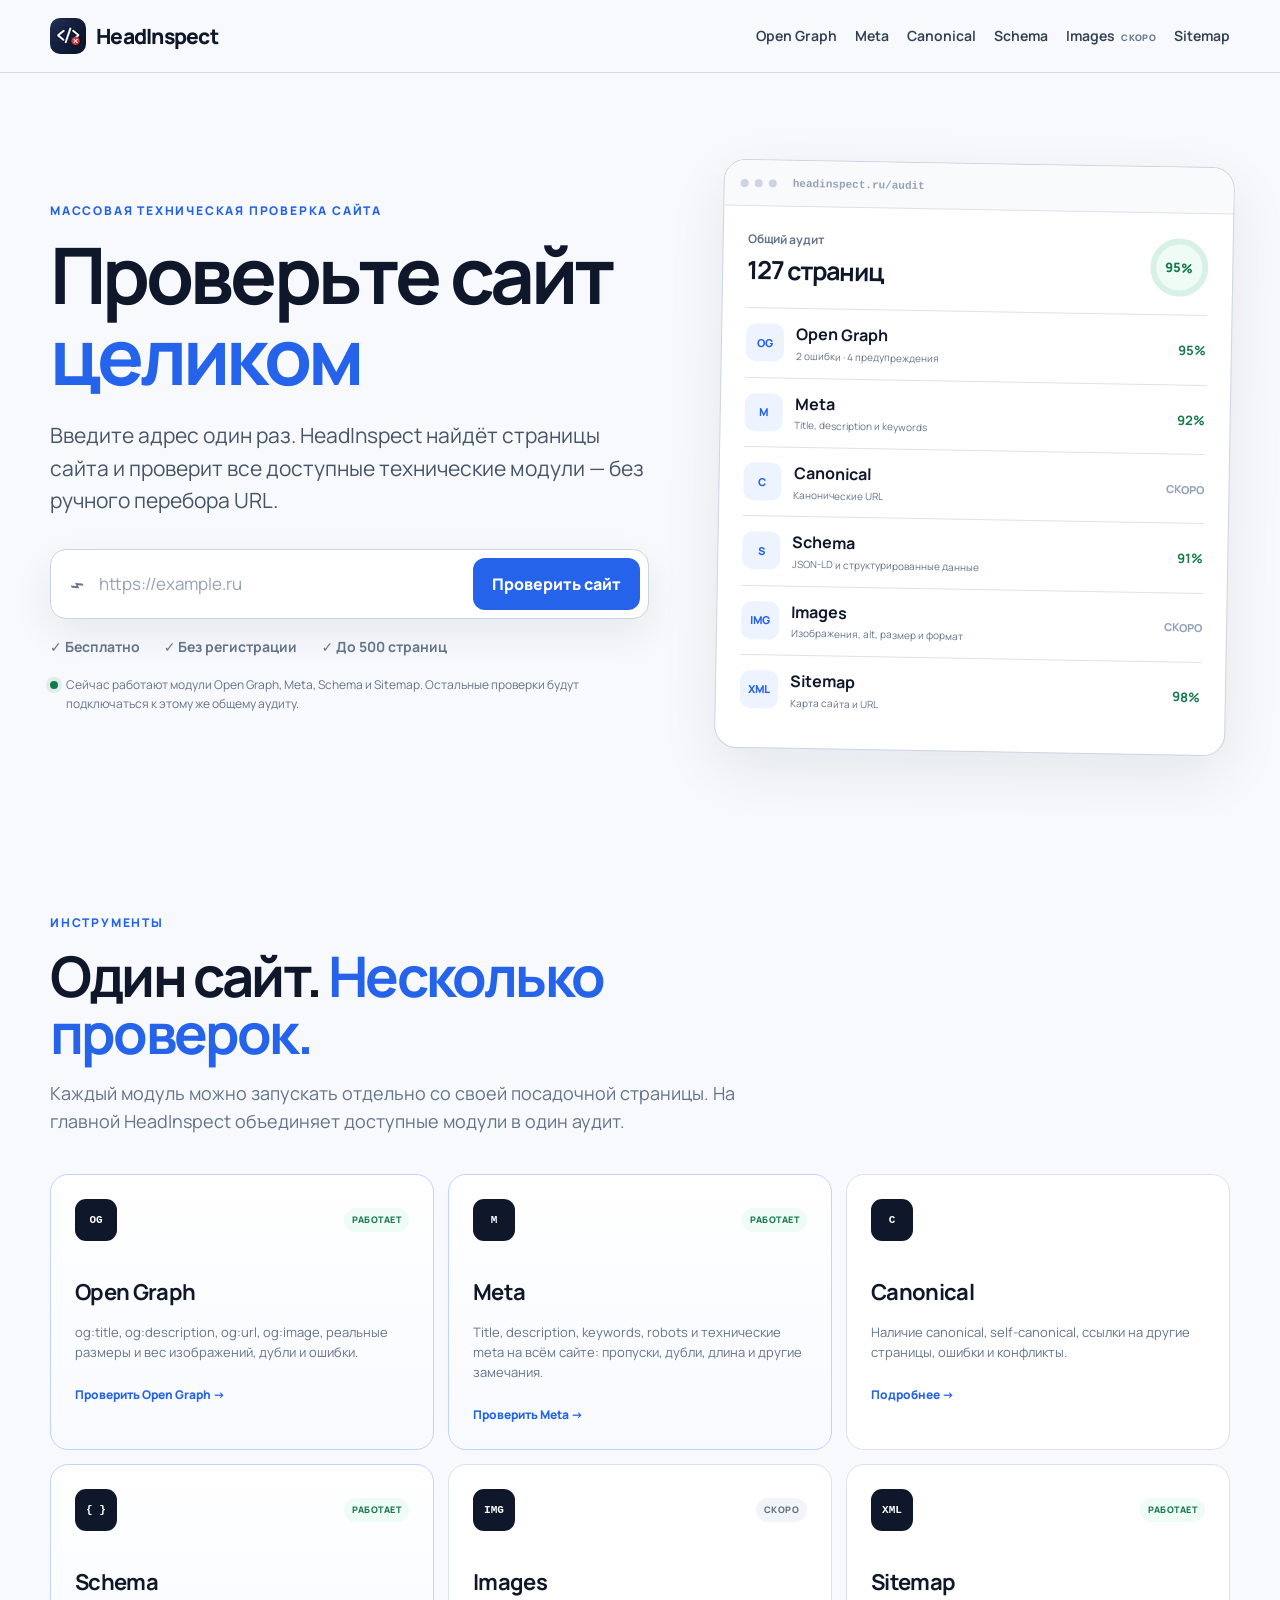
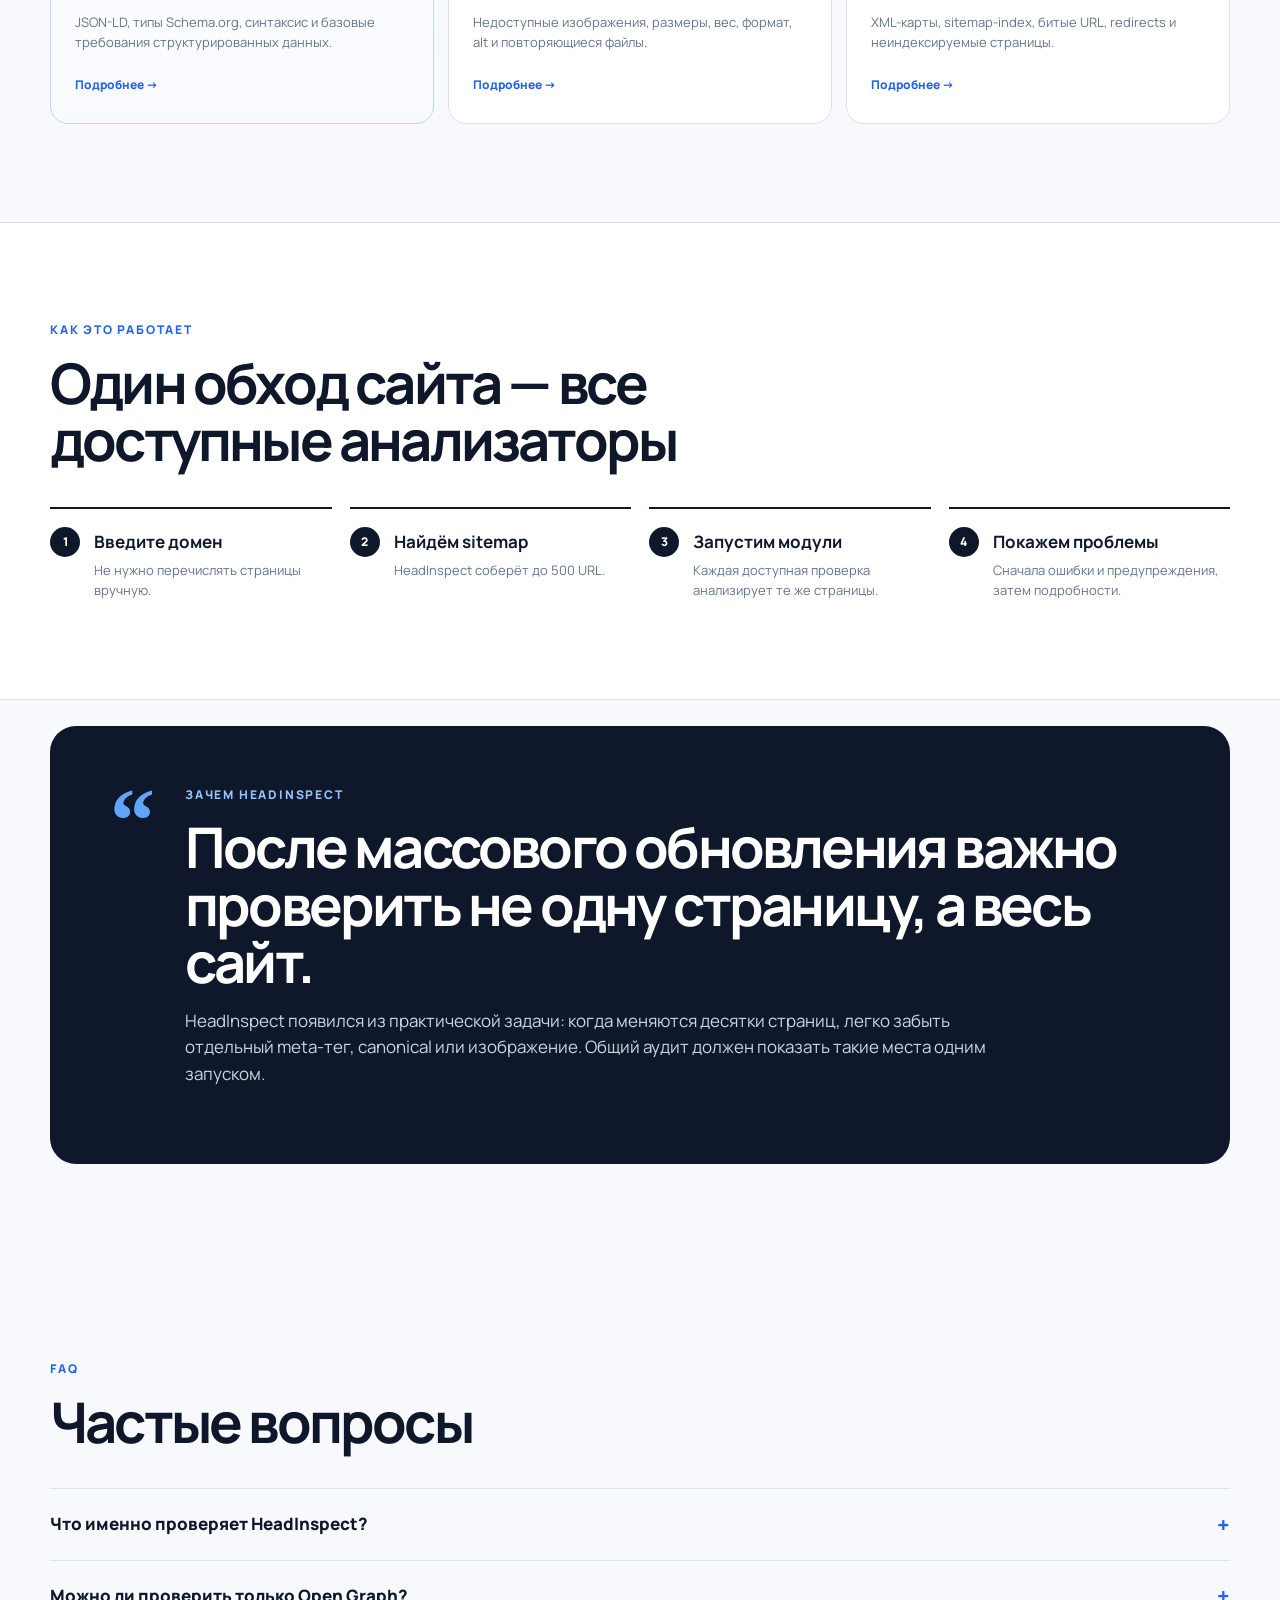
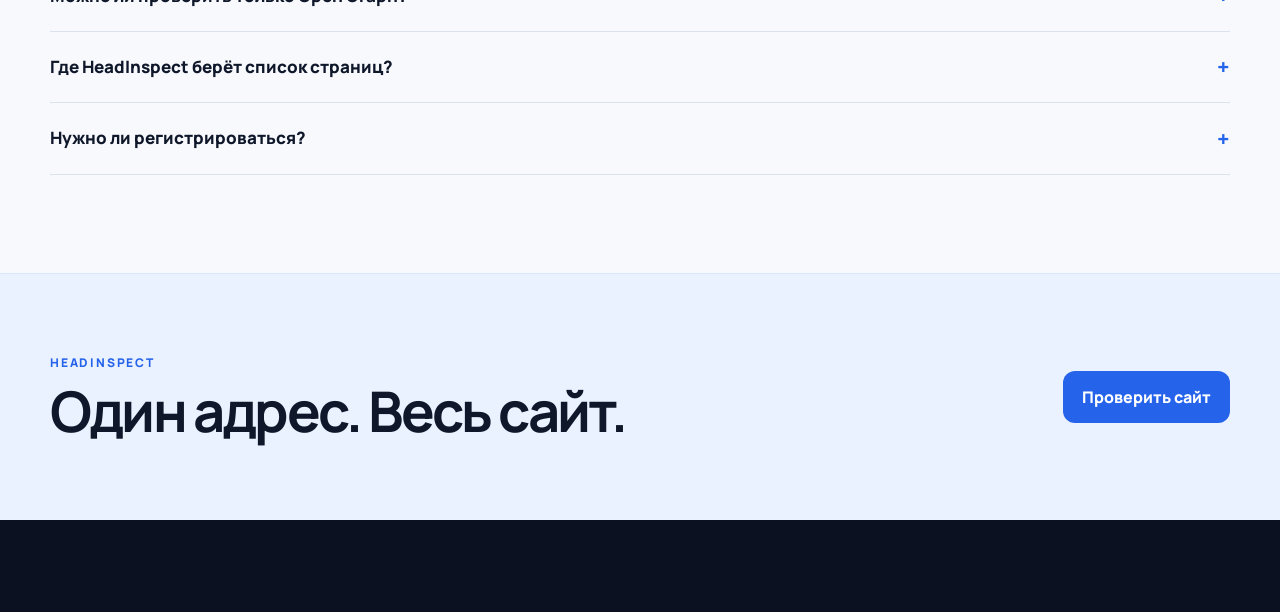
==== site/index.html @ 872b56a6 "Improve sitemap discovery and finalize Canonical" ====
<!doctype html>
<html lang="ru">
<head>
  <meta charset="utf-8">
  <meta name="viewport" content="width=device-width, initial-scale=1">
  <title>HeadInspect — массовая техническая проверка всего сайта</title>
  <meta name="description" content="Проверьте до 500 страниц сайта за один аудит. HeadInspect массово проверяет Open Graph и Meta; Canonical, Schema, Images и Sitemap подключаются постепенно.">
  <meta name="keywords" content="технический аудит сайта, проверка сайта, массовая проверка сайта, SEO аудит сайта, Open Graph, Meta теги, HeadInspect">
  <meta name="theme-color" content="#0f172a">
  <meta property="og:title" content="HeadInspect — массовая техническая проверка всего сайта">
  <meta property="og:description" content="Один адрес — до 500 страниц. Массовая проверка Open Graph и Meta с единым аудитом сайта.">
  <meta property="og:type" content="website">
  <meta property="og:url" content="https://headinspect.ru/">
  <meta property="og:site_name" content="HeadInspect">
  <meta property="og:locale" content="ru_RU">
  <meta property="og:image" content="https://headinspect.ru/og-image.jpg">
  <meta property="og:image:width" content="1200">
  <meta property="og:image:height" content="630">
  <meta property="og:image:type" content="image/jpeg">
  <meta property="og:image:alt" content="HeadInspect — массовая техническая проверка сайта">
  <link rel="canonical" href="https://headinspect.ru/">
  <link rel="icon" type="image/svg+xml" href="/favicon.svg">
  <link rel="icon" type="image/x-icon" href="/favicon.ico">
  <link rel="icon" type="image/png" sizes="32x32" href="/favicon-32x32.png">
  <link rel="icon" type="image/png" sizes="16x16" href="/favicon-16x16.png">
  <link rel="apple-touch-icon" sizes="180x180" href="/apple-touch-icon.png">
  <link rel="stylesheet" href="styles.css">
  <script type="application/ld+json">
{
  "@context": "https://schema.org",
  "@graph": [
    {
      "@type": "WebSite",
      "@id": "https://headinspect.ru/#website",
      "url": "https://headinspect.ru/",
      "name": "HeadInspect",
      "inLanguage": "ru-RU",
      "description": "HeadInspect — бесплатный сервис массовой технической проверки страниц сайта.",
      "sameAs": [
        "https://vk.ru/headinspect",
        "https://t.me/headinspect"
      ],
      "publisher": {
        "@id": "https://headinspect.ru/#creator"
      }
    },
    {
      "@type": "Person",
      "@id": "https://headinspect.ru/#creator",
      "name": "Dmitry Starosta",
      "url": "https://dmitrystarosta.github.io/projects/"
    },
    {
      "@type": "WebPage",
      "@id": "https://headinspect.ru/#webpage",
      "url": "https://headinspect.ru/",
      "name": "HeadInspect — массовая техническая проверка всего сайта",
      "description": "HeadInspect помогает массово проверять технические данные страниц сайта: Open Graph, Meta и Schema.org.",
      "inLanguage": "ru-RU",
      "isPartOf": {
        "@id": "https://headinspect.ru/#website"
      },
      "mainEntity": {
        "@id": "https://headinspect.ru/#app"
      }
    },
    {
      "@type": "WebApplication",
      "@id": "https://headinspect.ru/#app",
      "name": "HeadInspect",
      "url": "https://headinspect.ru/",
      "applicationCategory": "DeveloperApplication",
      "operatingSystem": "Любая ОС с современным веб-браузером",
      "inLanguage": "ru-RU",
      "description": "Бесплатный веб-сервис для массовой технической проверки до 500 страниц сайта.",
      "isAccessibleForFree": true,
      "offers": {
        "@type": "Offer",
        "price": "0",
        "priceCurrency": "RUB"
      },
      "creator": {
        "@id": "https://headinspect.ru/#creator"
      },
      "isPartOf": {
        "@id": "https://headinspect.ru/#website"
      }
    }
  ]
}
  </script>
</head>
<body>
<header class="site-header"><div class="shell header-inner">
  <a class="brand" href="/" aria-label="HeadInspect — на главную"><img class="brand-logo" src="headinspect-logo-36.webp" srcset="headinspect-logo-36.webp 1x, headinspect-logo-72.webp 2x" width="36" height="36" alt="" aria-hidden="true"><span>HeadInspect</span></a>
  <button class="menu-toggle" type="button" aria-expanded="false" aria-controls="main-nav"><span class="sr-only">Открыть меню</span><span></span><span></span><span></span></button>
  <nav id="main-nav" class="main-nav tools-nav" aria-label="Инструменты HeadInspect">
        <a href="/open-graph/">Open Graph</a>
        <a href="/meta/">Meta</a>
        <a href="/canonical/">Canonical</a>
        <a href="/schema/">Schema</a>
        <a href="/images/">Images <span class="nav-soon">скоро</span></a>
        <a href="/sitemap/">Sitemap</a>
      </nav>
</div></header>
<main id="top">
  <section class="hero home-hero"><div class="shell hero-grid">
    <div class="hero-copy">
      <div class="eyebrow">МАССОВАЯ ТЕХНИЧЕСКАЯ ПРОВЕРКА САЙТА</div>
      <h1>Проверьте сайт <span>целиком</span></h1>
      <p class="hero-lead">Введите адрес один раз. HeadInspect найдёт страницы сайта и проверит все доступные технические модули — без ручного перебора URL.</p>
      <form id="home-audit-form" class="audit-form" novalidate>
        <label class="sr-only" for="home-site-url">Адрес сайта</label>
        <div class="url-field"><span class="url-icon" aria-hidden="true">⌁</span><input id="home-site-url" type="url" inputmode="url" autocomplete="url" placeholder="https://example.ru" required><button class="primary-btn" type="submit">Проверить сайт</button></div>
        <p id="home-form-error" class="form-error" role="alert" hidden></p>
      </form>
      <div class="hero-meta"><span>✓ Бесплатно</span><span>✓ Без регистрации</span><span>✓ До 500 страниц</span></div>
      <p class="availability-note"><span class="live-dot"></span> Сейчас работают модули Open Graph, Meta, Schema и Sitemap. Остальные проверки будут подключаться к этому же общему аудиту.</p>
    </div>
    <aside class="hero-panel home-dashboard" aria-label="Как выглядит общий аудит">
      <div class="panel-toolbar"><div class="traffic-lights" aria-hidden="true"><i></i><i></i><i></i></div><span>headinspect.ru/audit</span></div>
      <div class="module-preview">
        <div class="module-preview-head"><div><span class="mini-label">Общий аудит</span><strong>127 страниц</strong></div><span class="score">95%</span></div>
        <div class="module-preview-row live"><span class="tool-icon">OG</span><div><b>Open Graph</b><small>2 ошибки · 4 предупреждения</small></div><strong>95%</strong></div>
        <div class="module-preview-row live"><span class="tool-icon">M</span><div><b>Meta</b><small>Title, description и keywords</small></div><strong>92%</strong></div>
        <div class="module-preview-row soon"><span class="tool-icon">C</span><div><b>Canonical</b><small>Канонические URL</small></div><em>Скоро</em></div>
        <div class="module-preview-row live"><span class="tool-icon">S</span><div><b>Schema</b><small>JSON-LD и структурированные данные</small></div><strong>91%</strong></div>
        <div class="module-preview-row soon"><span class="tool-icon">IMG</span><div><b>Images</b><small>Изображения, alt, размер и формат</small></div><em>Скоро</em></div>
        <div class="module-preview-row live"><span class="tool-icon">XML</span><div><b>Sitemap</b><small>Карта сайта и URL</small></div><strong>98%</strong></div>
      </div>
    </aside>
  </div></section>

  <section id="home-audit-workspace" class="audit-workspace" hidden><div class="shell">
    <div id="home-progress-card" class="progress-card"><div class="section-kicker">ОБЩИЙ АУДИТ</div><div class="progress-heading"><div><h2>Проверяем <span id="home-audit-host">example.ru</span></h2><p>Находим карту сайта и готовим данные для всех доступных модулей.</p></div><strong id="home-progress-percent">0%</strong></div><div class="progress-track"><div id="home-progress-bar" class="progress-bar"></div></div><div class="progress-steps"><div class="step" data-home-step="site"><span>○</span> Сайт доступен</div><div class="step" data-home-step="robots"><span>○</span> robots.txt</div><div class="step" data-home-step="sitemap"><span>○</span> sitemap</div><div class="step" data-home-step="urls"><span>○</span> найдено <b id="home-found-count">0</b> страниц</div><div class="step" data-home-step="scan"><span>○</span> проверено <b id="home-checked-count">0</b> из <b id="home-total-count">0</b></div></div></div>
    <div id="home-results-card" class="results-card home-results-card" hidden><div class="results-head"><div><div class="section-kicker">РЕЗУЛЬТАТ</div><h2>Общий аудит завершён</h2><p><strong id="home-result-total">0</strong> страниц проверено</p></div><button id="home-restart-btn" class="ghost-btn" type="button">Проверить заново</button></div>
      <div class="audit-modules">
        <article class="audit-module active" data-module="open-graph"><button class="audit-module-head" type="button" aria-expanded="true"><span class="module-status error"></span><span class="module-name"><b>Open Graph</b><small>Социальные карточки и OG images</small></span><span class="module-counts"><strong>8 ошибок</strong><small>27 предупреждений</small></span><span class="module-arrow">⌃</span></button><div class="audit-module-body"><p>Open Graph — первый работающий модуль HeadInspect. Подробный список проблем открывается на специализированной странице.</p><a class="primary-btn link-btn compact-btn" href="/open-graph/">Открыть Open Graph-аудит</a></div></article>
        <article class="audit-module active" data-module="meta"><button class="audit-module-head" type="button" aria-expanded="false"><span class="module-status warning"></span><span class="module-name"><b>Meta</b><small>Title, description, keywords и технические meta</small></span><span class="module-counts"><strong>0 ошибок</strong><small>0 предупреждений</small></span><span class="module-arrow">⌄</span></button><div class="audit-module-body" hidden><p>Meta проверяется в том же обходе сайта. Подробный список проблем открывается на специализированной странице.</p><a class="primary-btn link-btn compact-btn" href="/meta/">Открыть подробный Meta-аудит</a></div></article>
        <article class="audit-module active" data-module="canonical"><button class="audit-module-head" type="button" aria-expanded="false"><span class="module-status success"></span><span class="module-name"><b>Canonical</b><small>Канонические URL и конфликты</small></span><span class="module-counts"><strong class="module-ok">Ошибок нет</strong><small>Предупреждений нет</small></span><span class="module-arrow">⌄</span></button><div class="audit-module-body" hidden><p>Canonical проверяется в том же обходе сайта. Подробный список canonical, конфликтов, цепочек и циклов открывается на специализированной странице.</p><a class="primary-btn link-btn compact-btn" href="/canonical/">Открыть подробный Canonical-аудит</a></div></article>
        <article class="audit-module active" data-module="schema"><button class="audit-module-head" type="button" aria-expanded="false"><span class="module-status success"></span><span class="module-name"><b>Schema</b><small>Структурированные данные</small></span><span class="module-counts"><strong class="module-ok">Ошибок нет</strong><small>Предупреждений нет</small></span><span class="module-arrow">⌄</span></button><div class="audit-module-body" hidden><p>Schema.org проверяется в том же обходе сайта. Подробный список JSON-LD, типов и проблем открывается на специализированной странице.</p><a class="primary-btn link-btn compact-btn" href="/schema/">Открыть подробный Schema-аудит</a></div></article>
        <article class="audit-module coming"><div class="audit-module-head"><span class="module-status soon"></span><span class="module-name"><b>Images</b><small>Изображения, alt, размер и формат</small></span><span class="module-counts"><em>Скоро</em></span></div></article>
        <article class="audit-module active" data-module="sitemap"><button class="audit-module-head" type="button" aria-expanded="false"><span class="module-status success"></span><span class="module-name"><b>Sitemap</b><small>Карта сайта и URL</small></span><span class="module-counts"><strong class="module-ok">Ошибок нет</strong><small>Предупреждений нет</small></span><span class="module-arrow">⌄</span></button><div class="audit-module-body" hidden><p>Sitemap проверяется в том же обходе сайта. Подробный список URL и проблем открывается на специализированной странице.</p><a class="primary-btn link-btn compact-btn" href="/sitemap/">Открыть подробный Sitemap-аудит</a></div></article>
      </div>
    </div>
  </div></section>

  <section id="tools" class="content-section"><div class="shell"><div class="section-intro"><div class="section-kicker">ИНСТРУМЕНТЫ</div><h2>Один сайт. <span>Несколько проверок.</span></h2><p>Каждый модуль можно запускать отдельно со своей посадочной страницы. На главной HeadInspect объединяет доступные модули в один аудит.</p></div>
    <div class="tool-grid">
      <a class="tool-card live" href="/open-graph/"><span class="tool-card-top"><span class="tool-code">OG</span><span class="tool-badge live">Работает</span></span><h3>Open Graph</h3><p>og:title, og:description, og:url, og:image, реальные размеры и вес изображений, дубли и ошибки.</p><span class="tool-link">Проверить Open Graph →</span></a>
      <a class="tool-card live" href="/meta/"><span class="tool-card-top"><span class="tool-code">M</span><span class="tool-badge live">Работает</span></span><h3>Meta</h3><p>Title, description, keywords, robots и технические meta на всём сайте: пропуски, дубли, длина и другие замечания.</p><span class="tool-link">Проверить Meta →</span></a>
      <a class="tool-card" href="/canonical/"><span class="tool-card-top"><span class="tool-code">C</span></span><h3>Canonical</h3><p>Наличие canonical, self-canonical, ссылки на другие страницы, ошибки и конфликты.</p><span class="tool-link">Подробнее →</span></a>
      <a class="tool-card live" href="/schema/"><span class="tool-card-top"><span class="tool-code">{ }</span><span class="tool-badge live">Работает</span></span><h3>Schema</h3><p>JSON-LD, типы Schema.org, синтаксис и базовые требования структурированных данных.</p><span class="tool-link">Подробнее →</span></a>
      <a class="tool-card" href="/images/"><span class="tool-card-top"><span class="tool-code">IMG</span><span class="tool-badge">Скоро</span></span><h3>Images</h3><p>Недоступные изображения, размеры, вес, формат, alt и повторяющиеся файлы.</p><span class="tool-link">Подробнее →</span></a>
      <a class="tool-card" href="/sitemap/"><span class="tool-card-top"><span class="tool-code">XML</span><span class="tool-badge live">Работает</span></span><h3>Sitemap</h3><p>XML-карты, sitemap-index, битые URL, redirects и неиндексируемые страницы.</p><span class="tool-link">Подробнее →</span></a>
    </div>
  </div></section>

  <section id="how" class="content-section alt"><div class="shell"><div class="section-intro narrow"><div class="section-kicker">КАК ЭТО РАБОТАЕТ</div><h2>Один обход сайта — все доступные анализаторы</h2></div><ol class="steps-grid"><li><span>1</span><div><h3>Введите домен</h3><p>Не нужно перечислять страницы вручную.</p></div></li><li><span>2</span><div><h3>Найдём sitemap</h3><p>HeadInspect соберёт до 500 URL.</p></div></li><li><span>3</span><div><h3>Запустим модули</h3><p>Каждая доступная проверка анализирует те же страницы.</p></div></li><li><span>4</span><div><h3>Покажем проблемы</h3><p>Сначала ошибки и предупреждения, затем подробности.</p></div></li></ol></div></section>

  <section class="story-section"><div class="shell story-card"><div class="story-mark">“</div><div><div class="section-kicker">ЗАЧЕМ HEADINSPECT</div><h2>После массового обновления важно проверить не одну страницу, а весь сайт.</h2><p>HeadInspect появился из практической задачи: когда меняются десятки страниц, легко забыть отдельный meta-тег, canonical или изображение. Общий аудит должен показать такие места одним запуском.</p></div></div></section>

  <section id="faq" class="content-section"><div class="shell"><div class="section-intro narrow"><div class="section-kicker">FAQ</div><h2>Частые вопросы</h2></div><div class="faq-list"><details><summary>Что именно проверяет HeadInspect?</summary><p>HeadInspect строится как модульный технический аудитор. Сейчас работают массовые проверки Open Graph, Meta, Schema и Sitemap; Canonical и другие модули будут подключаться к общему аудиту постепенно.</p></details><details><summary>Можно ли проверить только Open Graph?</summary><p>Да. Open Graph и Meta уже можно запускать отдельно на специализированных страницах. Canonical и другие проверки будут подключаться постепенно.</p></details><details><summary>Где HeadInspect берёт список страниц?</summary><p>Сервис ищет robots.txt, затем sitemap и sitemap-index и собирает до 500 URL для одного аудита.</p></details><details><summary>Нужно ли регистрироваться?</summary><p>Нет. Первая версия HeadInspect задумана без регистрации и личного кабинета.</p></details></div></div></section>

  <section class="bottom-cta"><div class="shell bottom-cta-inner"><div><div class="section-kicker">HEADINSPECT</div><h2>Один адрес. Весь сайт.</h2></div><a class="primary-btn link-btn" href="#top">Проверить сайт</a></div></section>
</main>
<footer class="site-footer" id="site-footer"></footer>
<script src="/footer.js"></script>
<script src="/common.js"></script>
<script src="home.js"></script>
<script src="/consent.js"></script>
</body></html>
---- site/styles.css ----
@font-face {
  font-family: "Manrope";
  src: url("assets/fonts/Manrope-Variable.woff2") format("woff2");
  font-style: normal;
  font-weight: 200 800;
  font-display: swap;
}

:root {
  --bg: #f7f9fc;
  --surface: #ffffff;
  --surface-2: #f0f4f8;
  --ink: #0f172a;
  --muted: #64748b;
  --line: #dbe3ec;
  --line-dark: #cbd5e1;
  --accent: #2563eb;
  --accent-dark: #1d4ed8;
  --error: #b42318;
  --error-bg: #fff4f2;
  --warning: #a15c00;
  --warning-bg: #fff8e8;
  --success: #16794b;
  --success-bg: #effbf5;
  --shadow: 0 20px 60px rgba(15, 23, 42, .08);
  --radius: 20px;
  --shell: 1180px;
}

* { box-sizing: border-box; }

html { scroll-behavior: smooth; }

body {
  margin: 0;
  font-family: "Manrope", ui-sans-serif, system-ui, -apple-system, BlinkMacSystemFont, "Segoe UI", sans-serif;
  color: var(--ink);
  background: var(--bg);
  line-height: 1.55;
}

button, input { font: inherit; }
button, a { -webkit-tap-highlight-color: transparent; }

a { color: inherit; text-decoration: none; }
img { max-width: 100%; }
[hidden] { display: none !important; }

.sr-only {
  position: absolute !important;
  width: 1px; height: 1px;
  padding: 0; margin: -1px;
  overflow: hidden; clip: rect(0,0,0,0);
  white-space: nowrap; border: 0;
}

.shell {
  width: min(calc(100% - 40px), var(--shell));
  margin-inline: auto;
}

.site-header {
  position: sticky;
  top: 0;
  z-index: 50;
  background: rgba(247, 249, 252, .9);
  backdrop-filter: blur(18px);
  border-bottom: 1px solid rgba(203, 213, 225, .75);
}

.header-inner {
  min-height: 72px;
  display: flex;
  align-items: center;
  justify-content: space-between;
  gap: 32px;
}

.brand {
  display: inline-flex;
  align-items: center;
  gap: 10px;
  font-weight: 850;
  letter-spacing: -.035em;
  font-size: 21px;
}

.brand-mark {
  display: grid;
  place-items: center;
  width: 36px; height: 36px;
  border-radius: 10px;
  color: #fff;
  background: var(--ink);
  font: 800 13px/1 ui-monospace, SFMono-Regular, Menlo, Consolas, monospace;
  letter-spacing: -.08em;
}

.brand-logo {
  display: block;
  width: 36px;
  height: 36px;
  border-radius: 10px;
  object-fit: cover;
  flex: 0 0 auto;
}

.main-nav {
  display: flex;
  align-items: center;
  gap: 26px;
  color: #334155;
  font-weight: 650;
  font-size: 14px;
}

.main-nav a:hover { color: var(--accent); }

.menu-toggle {
  display: none;
  border: 0;
  background: transparent;
  padding: 8px;
}

.menu-toggle span:not(.sr-only) {
  display: block;
  width: 24px; height: 2px;
  background: var(--ink);
  margin: 5px 0;
  border-radius: 20px;
}

.hero {
  padding: 90px 0 72px;
  overflow: hidden;
}

.hero-grid {
  display: grid;
  grid-template-columns: minmax(0, 1.08fr) minmax(380px, .92fr);
  gap: 70px;
  align-items: center;
}

.eyebrow, .section-kicker {
  color: var(--accent);
  font-size: 12px;
  font-weight: 850;
  letter-spacing: .15em;
  text-transform: uppercase;
}

.hero h1,
.section-intro h2,
.progress-heading h2,
.results-head h2,
.story-card h2,
.bottom-cta h2 {
  margin: 14px 0 0;
  letter-spacing: -.05em;
  line-height: 1.03;
}

.hero h1 {
  max-width: 760px;
  font-size: clamp(46px, 6.2vw, 78px);
}

.hero h1 span,
.section-intro h2 span { color: var(--accent); }

.hero-lead {
  max-width: 760px;
  margin: 24px 0 0;
  color: #475569;
  font-size: clamp(18px, 2vw, 21px);
}

.audit-form { margin-top: 32px; max-width: 780px; }

.url-field {
  display: grid;
  grid-template-columns: auto 1fr auto;
  gap: 12px;
  align-items: center;
  padding: 8px 8px 8px 18px;
  background: #fff;
  border: 1px solid var(--line-dark);
  border-radius: 16px;
  box-shadow: 0 15px 40px rgba(15,23,42,.07);
}

.url-field:focus-within {
  border-color: var(--accent);
  box-shadow: 0 0 0 4px rgba(37,99,235,.11), 0 15px 40px rgba(15,23,42,.07);
}

.url-icon {
  color: var(--muted);
  font-size: 24px;
  transform: rotate(-25deg);
}

.url-field input {
  min-width: 0;
  border: 0;
  outline: 0;
  color: var(--ink);
  background: transparent;
  padding: 12px 4px;
  font-size: 17px;
}

.url-field input::placeholder { color: #94a3b8; }

.primary-btn,
.secondary-btn,
.ghost-btn {
  border-radius: 12px;
  border: 1px solid transparent;
  padding: 13px 18px;
  font-weight: 800;
  cursor: pointer;
  transition: .2s ease;
}

.primary-btn {
  background: var(--accent);
  color: #fff;
}

.primary-btn:hover { background: var(--accent-dark); transform: translateY(-1px); }

.secondary-btn {
  color: #fff;
  background: var(--ink);
}
.secondary-btn:hover { background: #1e293b; }

.ghost-btn {
  background: transparent;
  border-color: var(--line-dark);
  color: #334155;
}
.ghost-btn:hover { border-color: #94a3b8; background: #f8fafc; }

.link-btn { display: inline-flex; align-items: center; justify-content: center; }

.form-error {
  color: var(--error);
  margin: 10px 2px 0;
  font-weight: 650;
  font-size: 14px;
}

.hero-meta {
  display: flex;
  flex-wrap: wrap;
  gap: 16px 24px;
  margin-top: 17px;
  color: #64748b;
  font-size: 14px;
  font-weight: 700;
}

.hero-panel {
  border: 1px solid var(--line-dark);
  border-radius: 22px;
  background: #fff;
  box-shadow: var(--shadow);
  overflow: hidden;
  transform: rotate(1deg);
}

.panel-toolbar {
  min-height: 46px;
  display: flex;
  align-items: center;
  gap: 16px;
  padding: 0 16px;
  background: #f8fafc;
  border-bottom: 1px solid var(--line);
  color: #94a3b8;
  font: 600 11px ui-monospace, SFMono-Regular, Menlo, monospace;
}

.traffic-lights { display: flex; gap: 6px; }
.traffic-lights i { width: 8px; height: 8px; border-radius: 50%; background: #cbd5e1; }

.mini-report { padding: 24px; }

.mini-top {
  display: flex;
  align-items: end;
  justify-content: space-between;
  gap: 20px;
}

.mini-label { display: block; color: var(--muted); font-size: 12px; font-weight: 700; }
.mini-top strong { display: block; margin-top: 2px; font-size: 25px; letter-spacing: -.04em; }
.score {
  display: grid; place-items: center;
  width: 58px; height: 58px;
  border-radius: 50%;
  color: var(--success);
  background: var(--success-bg);
  border: 6px solid #d7f2e5;
  font-weight: 850;
  font-size: 13px;
}

.mini-stats {
  display: grid;
  grid-template-columns: repeat(3, 1fr);
  gap: 10px;
  margin: 22px 0;
}

.mini-stat {
  padding: 13px;
  border-radius: 12px;
  border: 1px solid var(--line);
}
.mini-stat b { display: block; font-size: 23px; letter-spacing: -.04em; }
.mini-stat span { color: var(--muted); font-size: 11px; }
.mini-stat.error b { color: var(--error); }
.mini-stat.warning b { color: var(--warning); }
.mini-stat.success b { color: var(--success); }

.mini-rows { display: grid; gap: 8px; }
.mini-row {
  display: grid;
  grid-template-columns: auto 1fr auto;
  align-items: center;
  gap: 10px;
  padding: 11px 12px;
  border-radius: 10px;
  font-size: 12px;
}
.mini-row span { font-size: 9px; }
.mini-row code { font: 700 12px ui-monospace, SFMono-Regular, Menlo, monospace; }
.mini-row small { color: #64748b; }
.mini-row.bad { background: var(--error-bg); color: var(--error); }
.mini-row.warn { background: var(--warning-bg); color: var(--warning); }
.mini-row.good { background: var(--success-bg); color: var(--success); }

.audit-workspace { padding: 18px 0 80px; }

.progress-card,
.results-card {
  background: #fff;
  border: 1px solid var(--line);
  border-radius: var(--radius);
  box-shadow: var(--shadow);
  padding: clamp(24px, 4vw, 42px);
}

.progress-heading,
.results-head {
  display: flex;
  align-items: end;
  justify-content: space-between;
  gap: 28px;
}

.progress-heading h2,
.results-head h2 { font-size: clamp(30px, 4vw, 42px); }

.progress-heading p,
.results-head p { margin: 8px 0 0; color: var(--muted); }

.progress-heading > strong {
  font-size: 34px;
  color: var(--accent);
  letter-spacing: -.05em;
}

.progress-track {
  height: 10px;
  margin: 32px 0 26px;
  background: #e8eef5;
  border-radius: 999px;
  overflow: hidden;
}

.progress-bar {
  width: 0%;
  height: 100%;
  border-radius: inherit;
  background: var(--accent);
  transition: width .35s ease;
}

.progress-steps {
  display: grid;
  grid-template-columns: repeat(5, 1fr);
  gap: 12px;
}

.step {
  padding: 13px 14px;
  border: 1px solid var(--line);
  border-radius: 12px;
  color: var(--muted);
  font-size: 13px;
  font-weight: 650;
}

.step.done {
  color: var(--success);
  background: var(--success-bg);
  border-color: #c7ead8;
}
.step.active {
  color: var(--accent);
  background: #eff6ff;
  border-color: #bfdbfe;
}

.results-head { align-items: center; }
.results-actions { display: flex; flex-wrap: wrap; gap: 10px; }

.summary-grid {
  display: grid;
  grid-template-columns: repeat(4, 1fr);
  gap: 12px;
  margin: 30px 0 24px;
}

.summary-card {
  appearance: none;
  text-align: left;
  padding: 18px;
  border-radius: 15px;
  border: 1px solid var(--line);
  background: #fff;
  cursor: pointer;
}
.summary-card:hover { border-color: #94a3b8; }
.summary-card strong { display: block; margin: 7px 0 0; font-size: 28px; letter-spacing: -.04em; }
.summary-card small { color: var(--muted); font-weight: 700; }
.status-dot { display: block; width: 10px; height: 10px; border-radius: 50%; }
.summary-card.error .status-dot { background: var(--error); }
.summary-card.warning .status-dot { background: var(--warning); }
.summary-card.success .status-dot { background: var(--success); }
.summary-card.all .status-dot { background: #64748b; }

.table-toolbar {
  display: flex;
  align-items: center;
  justify-content: space-between;
  gap: 20px;
  margin: 28px 0 14px;
}

.filter-tabs {
  display: flex;
  flex-wrap: wrap;
  gap: 7px;
}

.filter-tab {
  border: 1px solid var(--line);
  background: #fff;
  color: #475569;
  border-radius: 999px;
  padding: 8px 12px;
  cursor: pointer;
  font-weight: 750;
  font-size: 13px;
}
.filter-tab span { color: #94a3b8; }
.filter-tab.active { color: #fff; background: var(--ink); border-color: var(--ink); }
.filter-tab.active span { color: #cbd5e1; }
.toolbar-note { color: var(--muted); font-size: 12px; }

.result-list {
  display: grid;
  gap: 8px;
}

.result-item {
  overflow: hidden;
  border: 1px solid var(--line);
  border-radius: 12px;
  background: #fff;
}

.result-item.status-error { background: var(--error-bg); border-color: #f2d5d1; }
.result-item.status-warning { background: var(--warning-bg); border-color: #f0dfba; }
.result-item.status-success { background: #fbfffd; border-color: #dceae3; }

.result-item-main {
  appearance: none;
  width: 100%;
  display: grid;
  grid-template-columns: 10px minmax(180px, 1fr) minmax(180px, .9fr) 22px;
  align-items: center;
  gap: 12px;
  padding: 13px 15px;
  border: 0;
  background: transparent;
  color: var(--ink);
  text-align: left;
  cursor: pointer;
  font: inherit;
}

.result-item-main:hover { filter: brightness(.985); }

.result-dot {
  width: 9px;
  height: 9px;
  border-radius: 50%;
}
.status-error .result-dot { background: var(--error); }
.status-warning .result-dot { background: var(--warning); }
.status-success .result-dot { background: var(--success); }

.result-path {
  min-width: 0;
  overflow: hidden;
  text-overflow: ellipsis;
  white-space: nowrap;
  font: 750 12px ui-monospace, SFMono-Regular, Menlo, Consolas, monospace;
}

.result-message {
  min-width: 0;
  color: #64748b;
  font-size: 12px;
  font-weight: 700;
  text-align: right;
}

.status-error .result-message { color: var(--error); }
.status-warning .result-message { color: var(--warning); }
.status-success .result-message { color: var(--success); }

/* Canonical module: every card has the same two-line structure - line 1 is
   "page path ... verdict", line 2 is the (grey) canonical URL. The URL is
   always on its own second line regardless of length, so cards line up. */
.result-item-main.canonical-main {
  grid-template-columns: 10px minmax(0, 1fr) 22px;
}
.canonical-flow {
  min-width: 0;
  display: flex;
  flex-direction: column;
  gap: 4px;
  font-size: 12px;
}
.canonical-headline {
  display: flex;
  align-items: center;
  gap: 8px;
  min-width: 0;
}
.canonical-headline .result-path {
  flex: 0 1 auto;
  min-width: 0;
  overflow: hidden;
  text-overflow: ellipsis;
  white-space: nowrap;
}
.canonical-target-line {
  display: flex;
  align-items: baseline;
  gap: 6px;
  min-width: 0;
}
.canonical-arrow { color: var(--muted); flex: 0 0 auto; }
.canonical-target {
  min-width: 0;
  flex: 0 1 auto;
  overflow: hidden;
  text-overflow: ellipsis;
  white-space: nowrap;
  font: 650 12px ui-monospace, SFMono-Regular, Menlo, Consolas, monospace;
  color: var(--muted);
}
.canonical-verdict {
  margin-left: auto;
  flex: 0 0 auto;
  font-weight: 700;
  white-space: nowrap;
  color: var(--muted);
}
.status-error .canonical-verdict { color: var(--error); }
.status-warning .canonical-verdict { color: var(--warning); }
.status-success .canonical-verdict { color: var(--success); }
@media (max-width: 640px) {
  .canonical-verdict { margin-left: 0; }
}

.result-chevron {
  justify-self: end;
  color: #94a3b8;
  font-size: 18px;
  line-height: 1;
  transition: transform .18s ease;
}
.result-item.open .result-chevron { transform: rotate(180deg); }

.result-item-detail {
  border-top: 1px solid rgba(148,163,184,.24);
  background: #fff;
}

.load-more-btn {
  display: block;
  width: min(100%, 360px);
  margin: 18px auto 0;
  padding: 12px 18px;
  border: 1px solid #bfdbfe;
  border-radius: 999px;
  background: #eff6ff;
  color: #1d4ed8;
  cursor: pointer;
  font-weight: 800;
}
.load-more-btn:hover {
  border-color: #93c5fd;
  background: #dbeafe;
}




.detail-panel {
  display: grid;
  grid-template-columns: minmax(0, 1.35fr) minmax(240px, .65fr);
  gap: 26px;
  padding: 24px;
  border-top: 1px solid var(--line);
}

.detail-title { font-weight: 850; font-size: 16px; margin-bottom: 14px; }
.meta-list { display: grid; gap: 7px; }
.meta-item {
  display: grid;
  grid-template-columns: 155px 1fr;
  gap: 16px;
  color: #2563eb;
  font-size: 13px;
  font-weight: 800;
  line-height: 1.5;
}
.meta-item code {
  color: #0f172a;
  font-family: inherit;
  font-size: 13px;
  font-weight: 750;
  line-height: 1.55;
  word-break: break-word;
}

.issue-box {
  margin-top: 16px;
  padding: 14px 16px;
  border-radius: 12px;
  background: #f8fafc;
  color: #334155;
  font-size: 13px;
}
.issue-box strong { display: block; margin-bottom: 4px; }
.status-error .issue-box strong { color: var(--error); }

.detail-actions { display: flex; flex-wrap: wrap; gap: 12px; margin-top: 18px; }
.detail-actions a { color: var(--accent); font-weight: 800; font-size: 13px; }

.preview-box {
  border: 1px solid var(--line);
  border-radius: 14px;
  overflow: hidden;
  background: #f8fafc;
}
.preview-label {
  padding: 10px 12px;
  color: #64748b;
  border-bottom: 1px solid var(--line);
  font-size: 10px;
  font-weight: 850;
  letter-spacing: .08em;
}
.preview-image {
  aspect-ratio: 1.904 / 1;
  display: grid;
  place-items: center;
  min-height: 150px;
  color: #fff;
  background:
    linear-gradient(135deg, rgba(37,99,235,.9), rgba(15,23,42,.96)),
    #1d4ed8;
  font-weight: 850;
}

.empty-state {
  padding: 30px;
  text-align: center;
  color: var(--muted);
}

.content-section { padding: 98px 0; }
.content-section.alt { background: #fff; border-block: 1px solid var(--line); }

.section-intro { max-width: 800px; margin-bottom: 38px; }
.section-intro.narrow { max-width: 650px; }
.section-intro h2,
.story-card h2,
.bottom-cta h2 { font-size: clamp(34px, 4.6vw, 56px); }
.section-intro p { color: #64748b; font-size: 18px; max-width: 720px; }

.feature-grid {
  display: grid;
  grid-template-columns: repeat(3, 1fr);
  gap: 14px;
}

.feature-card {
  position: relative;
  min-height: 230px;
  padding: 24px;
  background: #fff;
  border: 1px solid var(--line);
  border-radius: 17px;
}

.feature-card h3 { margin: 42px 0 10px; font-size: 21px; letter-spacing: -.03em; }
.feature-card p { margin: 0; color: #64748b; font-size: 14px; }
.feature-num {
  position: absolute;
  top: 20px; right: 20px;
  color: #64748b;
  font: 800 11px ui-monospace, monospace;
}

.steps-grid {
  list-style: none;
  padding: 0;
  margin: 36px 0 0;
  display: grid;
  grid-template-columns: repeat(4, 1fr);
  gap: 18px;
  counter-reset: none;
}

.steps-grid li {
  display: flex;
  gap: 14px;
  align-items: flex-start;
  padding-top: 18px;
  border-top: 2px solid var(--ink);
}
.steps-grid li > span {
  display: grid;
  place-items: center;
  flex: 0 0 auto;
  width: 30px; height: 30px;
  border-radius: 50%;
  color: #fff;
  background: var(--ink);
  font-size: 12px;
  font-weight: 850;
}
.steps-grid h3 { margin: 2px 0 5px; font-size: 17px; }
.steps-grid p { margin: 0; color: var(--muted); font-size: 13px; }

.story-section { padding: 26px 0 98px; }
.story-card {
  display: grid;
  grid-template-columns: auto 1fr;
  gap: 30px;
  padding: clamp(28px, 6vw, 60px);
  color: #fff;
  background: var(--ink);
  border-radius: 26px;
}
.story-mark {
  font: 900 90px/1 Georgia, serif;
  color: #60a5fa;
  margin-top: -10px;
}
.story-card .section-kicker { color: #93c5fd; }
.story-card p { max-width: 820px; color: #cbd5e1; font-size: 17px; }

.faq-list { border-top: 1px solid var(--line); }
.faq-list details { border-bottom: 1px solid var(--line); }
.faq-list summary {
  position: relative;
  cursor: pointer;
  list-style: none;
  padding: 22px 46px 22px 0;
  font-weight: 800;
  font-size: 17px;
}
.faq-list summary::-webkit-details-marker { display: none; }
.faq-list summary::after {
  content: "+";
  position: absolute;
  top: 50%;
  right: 0;
  transform: translateY(-50%);
  width: 32px;
  text-align: right;
  color: var(--accent);
  font-size: 22px;
  line-height: 1;
}
.faq-list details[open] summary::after { content: "−"; }
.faq-list p {
  max-width: 800px;
  margin: -5px 0 22px;
  color: var(--muted);
  animation: faqReveal .18s ease-out;
}
@keyframes faqReveal {
  from { opacity: 0; transform: translateY(-4px); }
  to { opacity: 1; transform: translateY(0); }
}

.bottom-cta { padding: 80px 0; background: #eaf1ff; border-top: 1px solid #d9e5ff; }
.bottom-cta-inner {
  display: flex;
  justify-content: space-between;
  align-items: center;
  gap: 28px;
}
.bottom-cta h2 { margin-top: 10px; }

.site-footer { padding: 46px 0; background: #0b1120; color: #e2e8f0; }
.footer-inner {
  display: grid;
  grid-template-columns: minmax(0, 1fr) minmax(300px, 420px);
  gap: 34px;
  align-items: start;
}
.footer-main { display: grid; gap: 24px; }
.footer-about { display: flex; flex-direction: column; align-items: flex-start; gap: 10px; }
.footer-brand { margin: 0; }
.footer-brand .brand-mark { background: #e2e8f0; color: #0b1120; }
.footer-about p { color: #a8b3c5; margin: 0; font-size: 13px; line-height: 1.5; }
.footer-link-groups { display: grid; gap: 15px; }
.footer-link-group { display: grid; gap: 7px; }
.footer-link-label { color: #718096; font-size: 10px; font-weight: 850; letter-spacing: .12em; text-transform: uppercase; }
.footer-links { display: flex; flex-wrap: wrap; gap: 8px 18px; margin: 0; font-weight: 750; font-size: 13px; line-height: 1.5; }

.other-projects-label {
  margin-bottom: 10px;
  color: #718096;
  font-size: 10px;
  font-weight: 850;
  letter-spacing: .12em;
  text-transform: uppercase;
}
.project-card {
  display: grid;
  grid-template-columns: 56px minmax(0, 1fr);
  gap: 14px;
  align-items: center;
  padding: 15px;
  border: 1px solid #1e293b;
  border-radius: 16px;
  background: #111a2d;
  transition: border-color .2s ease, background .2s ease, transform .2s ease;
}
.project-card:hover {
  border-color: #334155;
  background: #152039;
  transform: translateY(-1px);
}
.project-card img {
  width: 56px;
  height: 56px;
  border-radius: 14px;
  object-fit: cover;
}
.project-card-copy { min-width: 0; }
.project-card strong { display: block; color: #f8fafc; font-size: 15px; }
.project-card small {
  display: block;
  margin-top: 3px;
  color: #94a3b8;
  border: 0;
  padding: 0;
  font-size: 11px;
  line-height: 1.45;
}
.project-url {
  display: block;
  margin-top: 7px;
  color: #93c5fd;
  font-size: 11px;
  font-weight: 750;
}
.copyright {
  grid-column: 1 / -1;
  color: #718096;
  border-top: 1px solid #1e293b;
  padding-top: 22px;
}

@media (max-width: 980px) {
  .hero { padding-top: 66px; }
  .hero-grid { grid-template-columns: 1fr; gap: 46px; }
  .hero-panel { max-width: 650px; transform: none; }
  .progress-steps { grid-template-columns: repeat(2, 1fr); }
  .feature-grid { grid-template-columns: repeat(2, 1fr); }
  .steps-grid { grid-template-columns: repeat(2, 1fr); }
}

@media (max-width: 760px) {
  .result-item-main {
    grid-template-columns: 10px minmax(0, 1fr) 22px;
    gap: 10px;
    padding: 14px 13px;
  }
  .result-path {
    grid-column: 2;
    overflow: visible;
    text-overflow: clip;
    white-space: normal;
    overflow-wrap: anywhere;
    font-size: 12px;
  }
  .result-message {
    grid-column: 2;
    text-align: left;
    margin-top: -4px;
    font-size: 12px;
  }
  .result-chevron {
    grid-column: 3;
    grid-row: 1 / span 2;
    align-self: center;
  }
  .result-dot {
    grid-column: 1;
    grid-row: 1 / span 2;
    align-self: start;
    margin-top: 4px;
  }

  .shell { width: min(calc(100% - 44px), var(--shell)); }
  .header-inner { min-height: 64px; }

  .menu-toggle { display: block; }
  .main-nav {
    position: absolute;
    top: 64px;
    left: 22px;
    right: 22px;
    display: none;
    flex-direction: column;
    align-items: stretch;
    gap: 2px;
    padding: 12px;
    background: #fff;
    border: 1px solid var(--line);
    border-radius: 14px;
    box-shadow: var(--shadow);
  }
  .main-nav.open { display: flex; }
  .main-nav a {
    padding: 13px 12px;
    border-radius: 9px;
    text-align: center;
    font-size: 17px;
  }
  .main-nav a:hover { background: #f8fafc; }
  .main-nav .external-arrow {
    display: inline-block;
    margin-left: 5px;
    transform: translateX(2px);
    font-size: 0.82em;
  }

  .hero { padding: 54px 0 54px; }
  .hero h1 { font-size: clamp(42px, 13vw, 62px); }
  .hero-lead { font-size: 16px; line-height: 1.68; }

  .url-field {
    grid-template-columns: auto 1fr;
    padding: 8px 10px 10px 14px;
  }
  .url-field .primary-btn { grid-column: 1 / -1; width: 100%; }
  .hero-meta { gap: 8px 16px; }

  .progress-heading,
  .results-head,
  .bottom-cta-inner { align-items: flex-start; flex-direction: column; }

  .progress-steps { grid-template-columns: 1fr; }
  .summary-grid { grid-template-columns: repeat(2, 1fr); }
  .table-toolbar { align-items: flex-start; flex-direction: column; }
.detail-panel { grid-template-columns: 1fr; padding: 18px; }
  .meta-item { grid-template-columns: 1fr; gap: 2px; }
  .preview-box { order: -1; }

  .feature-grid,
  .steps-grid { grid-template-columns: 1fr; }

  .feature-card { min-height: 160px; padding: 20px; }
  .feature-card h3 { margin-top: 34px; }
  .content-section { padding: 72px 0; }
  .story-card { grid-template-columns: 1fr; gap: 0; }
  .story-mark { height: 58px; }

  .footer-inner { grid-template-columns: 1fr; align-items: start; }
  .footer-main { gap: 22px; }
  .other-projects { margin-top: 4px; }
  .project-card { grid-template-columns: 52px minmax(0, 1fr); padding: 14px; }
  .project-card img { width: 52px; height: 52px; border-radius: 13px; }
  .copyright { grid-column: 1; }
}

@media (max-width: 460px) {
  .brand { font-size: 19px; }
  .brand-mark { width: 33px; height: 33px; }
  .hero h1 { font-size: 42px; }
  .hero-panel { margin-inline: -2px; }
  .mini-stats { grid-template-columns: 1fr 1fr 1fr; gap: 6px; }
  .mini-stat { padding: 10px; }
  .mini-stat b { font-size: 20px; }
  .summary-grid { grid-template-columns: 1fr 1fr; }
  .results-actions { width: 100%; }
  .results-actions button { flex: 1 1 150px; }
}


/* === Multi-tool HeadInspect architecture === */
.tools-nav { gap: 18px; }
.tools-nav a { white-space: nowrap; }
.nav-soon { margin-left: 3px; color: #64748b; font-size: 9px; font-weight: 800; text-transform: uppercase; letter-spacing: .04em; }
.home-hero { padding-bottom: 64px; }
.availability-note { display:flex; align-items:flex-start; gap:8px; max-width:720px; margin:18px 0 0; color:#64748b; font-size:12px; }
.live-dot { flex:0 0 auto; width:8px; height:8px; margin-top:5px; border-radius:50%; background:var(--success); box-shadow:0 0 0 4px rgba(22,121,75,.1); }
.module-preview { padding:24px; }
.module-preview-head { display:flex; justify-content:space-between; align-items:end; gap:20px; margin-bottom:18px; }
.module-preview-head strong { display:block; margin-top:2px; font-size:25px; letter-spacing:-.04em; }
.module-preview-row { display:grid; grid-template-columns:38px minmax(0,1fr) auto; gap:12px; align-items:center; padding:13px 0; border-top:1px solid var(--line); }
.tool-icon { display:grid; place-items:center; width:38px; height:38px; border-radius:10px; background:#eef4ff; color:var(--accent); font-size:11px; font-weight:850; }
.module-preview-row b,.module-preview-row small { display:block; }.module-preview-row small { color:var(--muted); margin-top:2px; font-size:10px; }
.module-preview-row.live>strong { color:var(--success); font-size:13px; }.module-preview-row em { color:#94a3b8; font-size:11px; font-style:normal; font-weight:800; text-transform:uppercase; }
.tool-grid { display:grid; grid-template-columns:repeat(3,1fr); gap:14px; }
.tool-card { min-height:260px; padding:24px; border:1px solid var(--line); border-radius:18px; background:#fff; transition:.2s ease; }
.tool-card:hover { transform:translateY(-2px); border-color:#b8c5d4; box-shadow:0 14px 36px rgba(15,23,42,.06); }
.tool-card.live { border-color:#bfd4ff; background:linear-gradient(180deg,#fff 0,#f7faff 100%); }
.tool-card-top { display:flex; align-items:center; justify-content:space-between; gap:12px; }
.tool-code { display:grid; place-items:center; min-width:42px; height:42px; padding:0 8px; border-radius:11px; background:var(--ink); color:#fff; font:800 11px ui-monospace,SFMono-Regular,Menlo,monospace; }
.tool-badge { display:inline-flex; align-items:center; width:max-content; padding:5px 8px; border-radius:999px; background:#f1f5f9; color:#5f6f82; font-size:9px; font-weight:850; text-transform:uppercase; letter-spacing:.05em; }
.tool-badge.live { background:var(--success-bg); color:var(--success); }.tool-badge.big { margin:16px 0 -4px; font-size:10px; padding:6px 10px; }
.tool-card h3 { margin:34px 0 9px; font-size:22px; letter-spacing:-.03em; }.tool-card p { color:var(--muted); font-size:13px; }.tool-link { display:block; margin-top:24px; color:var(--accent); font-size:12px; font-weight:800; }
.audit-modules { display:grid; gap:10px; margin-top:30px; }
.audit-module { overflow:hidden; border:1px solid var(--line); border-radius:14px; background:#fff; }
.audit-module-head { width:100%; display:grid; grid-template-columns:10px minmax(0,1fr) auto 24px; align-items:center; gap:14px; padding:17px 18px; border:0; background:transparent; text-align:left; color:inherit; font:inherit; }
button.audit-module-head { cursor:pointer; }.module-status { width:9px; height:9px; border-radius:50%; }.module-status.error{background:var(--error)}.module-status.soon{background:#cbd5e1}.module-name b,.module-name small{display:block}.module-name small{margin-top:2px;color:var(--muted);font-size:11px}.module-counts{text-align:right}.module-counts strong,.module-counts small{display:block}.module-counts strong{color:var(--error);font-size:12px}.module-counts small{color:var(--warning);font-size:10px}.module-counts em{color:#94a3b8;font-style:normal;font-size:10px;font-weight:850;text-transform:uppercase}.module-arrow{justify-self:end;color:#94a3b8}.audit-module-body{padding:0 18px 18px 42px;border-top:1px solid #edf2f7}.audit-module-body p{color:var(--muted);font-size:12px}.compact-btn{padding:9px 12px;font-size:11px}.audit-module.coming .audit-module-head{grid-template-columns:10px minmax(0,1fr) auto}.cross-tools{border-block:1px solid var(--line);background:#fff}.cross-tools-inner{display:flex;align-items:center;justify-content:space-between;gap:24px;padding-block:18px}.cross-tools-inner strong,.cross-tools-inner span{display:block}.cross-tools-inner span{color:var(--muted);font-size:11px;margin-top:2px}.cross-tool-links{display:flex;flex-wrap:wrap;gap:8px}.cross-tool-links a{padding:7px 10px;border:1px solid var(--line);border-radius:999px;color:#475569;font-size:11px;font-weight:750}.cross-tool-links small{display:inline;color:#64748b;margin-left:3px;text-transform:uppercase;font-size:8px}.placeholder-hero{padding:82px 0}.placeholder-hero-inner{max-width:900px}.placeholder-hero h1{max-width:850px;margin:14px 0 0;font-size:clamp(44px,6vw,74px);letter-spacing:-.05em;line-height:1.03}.coming-form{max-width:780px;margin-top:30px}.url-field.disabled{opacity:.62}.url-field.disabled button,.url-field.disabled input{cursor:not-allowed}.coming-form>p{margin:10px 2px 0;color:var(--muted);font-size:12px}.placeholder-actions{display:flex;flex-wrap:wrap;gap:10px;margin-top:22px}
@media(max-width:1080px){.tools-nav{gap:12px}.tools-nav a{font-size:12px}.nav-soon{display:none}.tool-grid{grid-template-columns:repeat(2,1fr)}}
@media(max-width:760px){.tools-nav{gap:2px}.tools-nav a{font-size:17px}.tools-nav .nav-soon{display:inline;font-size:9px}.tool-grid{grid-template-columns:1fr}.tool-card{min-height:205px}.module-preview-row{grid-template-columns:38px minmax(0,1fr) auto}.cross-tools-inner{align-items:flex-start;flex-direction:column}.audit-module-head{grid-template-columns:10px minmax(0,1fr) 24px}.module-counts{grid-column:2;text-align:left}.module-arrow{grid-column:3;grid-row:1 / span 2}.audit-module-body{padding-left:42px}.audit-module.coming .audit-module-head{grid-template-columns:10px minmax(0,1fr);}.audit-module.coming .module-counts{grid-column:2}.placeholder-hero{padding:58px 0}.placeholder-hero h1{font-size:42px}.placeholder-actions>*{width:100%}}


.preview-image {
  position: relative;
  overflow: hidden;
}
.preview-image img {
  width: 100%;
  height: 100%;
  object-fit: cover;
}
.preview-image img + span {
  position: absolute;
  left: 10px;
  bottom: 10px;
  padding: 5px 8px;
  border-radius: 8px;
  background: rgba(15,23,42,.78);
  color: #fff;
  font-size: 11px;
  line-height: 1;
}


.module-status.warning { background: var(--warning); }
.module-status.success { background: var(--success); }
.module-counts .module-ok { color: var(--success); }


/* When a real home audit is running/completed, the illustrative dashboard
   is moved below the real diagnostics so it cannot be mistaken for results. */
.home-dashboard.audit-demo-below {
  width: 100%;
  max-width: none;
  margin-top: 28px;
  transform: none;
  box-shadow: none;
  border-color: #dbe3ef;
}
.home-dashboard.audit-demo-below .panel-toolbar {
  background: #f8fafc;
}

@media (max-width: 760px) {
  .meta-item {
    font-size: 13px;
  }
  .meta-item code {
    font-size: 14px;
    font-weight: 750;
    line-height: 1.6;
  }
}


@media (max-width: 760px) {
  /* Decorative browser-preview cards are useful on desktop,
     but on phones they look too much like real audit results. */
  .hero-panel {
    display: none !important;
  }
}


.meta-value {
  min-width: 0;
}
.length-hint {
  display: block;
  margin-top: 5px;
  font-size: 11px;
  font-weight: 700;
  line-height: 1.4;
}
.length-hint.ok { color: var(--success); }
.length-hint.warn { color: var(--warning); }
.length-hint.bad { color: var(--error); }

@media (max-width: 760px) {
  .length-hint {
    margin-top: 7px;
    font-size: 12px;
  }
}


@media (max-width: 760px) {
  .meta-value .length-hint.ok {
    color: var(--success) !important;
  }

  .meta-value .length-hint.warn {
    color: var(--warning) !important;
  }

  .meta-value .length-hint.bad {
    color: var(--error) !important;
  }
}

/* === Meta audit === */
.meta-detail-panel {
  grid-template-columns: minmax(0, 1fr);
}

@media (max-width: 980px) {
  .meta-hero-panel { display: none; }
}


/* === Privacy & analytics consent === */
.policy-page { padding: 72px 0 96px; }
.policy-shell { max-width: 860px; }
.policy-page h1 { max-width: 820px; margin: 12px 0 18px; font-size: clamp(38px, 6vw, 64px); line-height: 1.02; letter-spacing: -.045em; }
.policy-lead { margin: 0 0 48px; color: var(--muted); font-size: 19px; line-height: 1.65; }
.policy-page section { padding: 26px 0; border-top: 1px solid var(--border); }
.policy-page section h2 { margin: 0 0 12px; font-size: 23px; letter-spacing: -.02em; }
.policy-page section p { margin: 0 0 12px; color: #475569; font-size: 16px; line-height: 1.75; }
.policy-page section p:last-child { margin-bottom: 0; }

.analytics-notice { position: fixed; z-index: 1000; right: 24px; bottom: 24px; width: min(520px, calc(100vw - 48px)); padding: 24px; border: 1px solid #d7dfeb; border-radius: 20px; background: #fff; box-shadow: 0 24px 70px rgba(15,23,42,.18); }
.analytics-notice-mark { width: 58px; height: 4px; margin-bottom: 18px; border-radius: 999px; background: var(--blue); }
.analytics-notice p { margin: 0; color: #334155; font-size: 15px; line-height: 1.65; }
.analytics-more { color: var(--blue); text-decoration: underline; text-underline-offset: 3px; }
.analytics-notice-actions { display: flex; align-items: center; gap: 22px; margin-top: 20px; }
.analytics-accept { min-width: 132px; }
.analytics-more { font-weight: 750; }

@media (max-width: 760px) {
  .policy-page { padding: 48px 0 72px; }
  .policy-lead { margin-bottom: 34px; font-size: 17px; }
  .policy-page section { padding: 22px 0; }
  .analytics-notice { left: 14px; right: 14px; bottom: 14px; width: auto; padding: 20px; border-radius: 18px; }
  .analytics-notice p { font-size: 14px; line-height: 1.55; }
  .analytics-notice-actions { gap: 18px; margin-top: 17px; }
}


/* === Sitemap: robots.txt discovery status === */
.robots-status { display:flex; align-items:flex-start; gap:14px; margin:0 0 22px; padding:17px 19px; border:1px solid var(--border); border-radius:16px; background:#fff; }
.robots-status-icon { flex:0 0 28px; width:28px; height:28px; display:grid; place-items:center; border-radius:50%; font-weight:900; background:#eef2f7; color:#475569; }
.robots-status-copy { min-width:0; display:flex; flex-direction:column; gap:4px; }
.robots-status-copy strong { font-size:15px; }
.robots-status-copy span { color:var(--muted); font-size:14px; line-height:1.45; }
.robots-status-copy code { margin-top:2px; color:#64748b; font-size:12px; overflow-wrap:anywhere; }
.robots-status.ok { border-color:#bbf7d0; background:#f0fdf4; }
.robots-status.ok .robots-status-icon { background:#dcfce7; color:var(--success); }
.robots-status.warn { border-color:#fde68a; background:#fffbeb; }
.robots-status.warn .robots-status-icon { background:#fef3c7; color:var(--warning); }
.robots-status.error { border-color:#fecaca; background:#fef2f2; }
.robots-status.error .robots-status-icon { background:#fee2e2; color:var(--error); }
@media (max-width:760px) { .robots-status { padding:15px; } .robots-status-copy span { font-size:13px; } }

/* Technical fetch failures are neutral: they are not site errors or warnings. */
.status-unavailable{border-color:#e2e8f0!important;background:#f8fafc!important}.status-unavailable .status-dot{background:#94a3b8!important}.status-unavailable .result-message{color:#64748b!important}

/* === Dark theme: first visual test === */
@media (prefers-color-scheme: dark) {
  :root {
    --bg: #0b1120;
    --surface: #111827;
    --surface-2: #172033;
    --ink: #e8eef7;
    --muted: #9aa9bd;
    --line: #263449;
    --line-dark: #34445b;
    --accent: #3b82f6;
    --accent-dark: #2563eb;
    --error: #f87171;
    --error-bg: #291719;
    --warning: #fbbf24;
    --warning-bg: #2a2113;
    --success: #4ade80;
    --success-bg: #14251d;
    --shadow: 0 20px 60px rgba(0, 0, 0, .24);
    --border: var(--line);
    --blue: var(--accent);
  }

  .site-header {
    background: rgba(11, 17, 32, .9);
    border-bottom-color: rgba(52, 68, 91, .75);
  }

  .main-nav a,
  .hero-lead,
  .ghost-btn,
  .filter-tab,
  .cross-tool-links a,
  .policy-page section p,
  .analytics-notice p {
    color: #b5c1d1;
  }

  .url-field,
  .hero-panel,
  .progress-card,
  .results-card,
  .summary-card,
  .result-item,
  .result-item-detail,
  .feature-card,
  .tool-card,
  .audit-module,
  .cross-tools,
  .analytics-notice,
  .robots-status {
    background: var(--surface);
  }

  .url-field {
    box-shadow: 0 15px 40px rgba(0, 0, 0, .2);
  }
  .url-field:focus-within {
    box-shadow: 0 0 0 4px rgba(59,130,246,.16), 0 15px 40px rgba(0,0,0,.2);
  }
  .url-field input::placeholder,
  .panel-toolbar,
  .result-chevron,
  .filter-tab span,
  .module-counts em,
  .module-arrow,
  .module-preview-row em {
    color: #718096;
  }

  .secondary-btn,
  .filter-tab.active,
  .tool-code {
    background: #243044;
    color: #f8fafc;
    border-color: #34445b;
  }
  .secondary-btn:hover { background: #2d3b52; }
  .ghost-btn:hover {
    border-color: #52627a;
    background: var(--surface-2);
  }

  .panel-toolbar,
  .issue-box,
  .preview-box,
  .tool-badge {
    background: var(--surface-2);
  }
  .traffic-lights i { background: #52627a; }
  .score { border-color: #234534; }
  .progress-track { background: #202c3e; }

  .step.done { border-color: #28543c; }
  .step.active {
    background: #132744;
    border-color: #28558b;
  }

  .summary-card:hover,
  .tool-card:hover { border-color: #52627a; }
  .summary-card.all .status-dot { background: #94a3b8; }

  .filter-tab { background: var(--surface); }
  .filter-tab.active span { color: #b8c4d4; }

  .result-item.status-error { border-color: #593033; }
  .result-item.status-warning { border-color: #5b4823; }
  .result-item.status-success {
    background: #111d18;
    border-color: #294638;
  }
  .result-message,
  .mini-row small { color: var(--muted); }
  .result-item-detail { border-top-color: rgba(113,128,150,.28); }
  .result-item-main:hover { filter: brightness(1.06); }

  .load-more-btn {
    border-color: #28558b;
    background: #132744;
    color: #60a5fa;
  }
  .load-more-btn:hover {
    border-color: #3b82f6;
    background: #183154;
  }

  .meta-item { color: #60a5fa; }
  .meta-item code { color: var(--ink); }
  .issue-box { color: #b5c1d1; }
  .preview-label { color: var(--muted); }

  .content-section.alt {
    background: #0e1627;
    border-block-color: var(--line);
  }
  .section-intro p,
  .feature-card p,
  .feature-card small,
  .availability-note,
  .nav-soon { color: var(--muted); }

  .bottom-cta {
    background: #101d33;
    border-top-color: #263b5d;
  }

  .tool-icon {
    background: #162b4a;
    color: #60a5fa;
  }
  .tool-card.live {
    border-color: #2b4f7d;
    background: linear-gradient(180deg, #111827 0%, #121d30 100%);
  }
  .tool-badge { color: #aab7c8; }
  .module-status.soon { background: #64748b; }
  .audit-module-body { border-top-color: var(--line); }

  .policy-page section { border-top-color: var(--line); }
  .analytics-notice {
    border-color: var(--line-dark);
    box-shadow: 0 24px 70px rgba(0,0,0,.38);
  }

  .robots-status-icon {
    background: #202c3e;
    color: #aebbc9;
  }
  .robots-status-copy code { color: var(--muted); }
  .robots-status.ok {
    border-color: #28543c;
    background: var(--success-bg);
  }
  .robots-status.ok .robots-status-icon { background: #1c3b2a; }
  .robots-status.warn {
    border-color: #5b4823;
    background: var(--warning-bg);
  }
  .robots-status.warn .robots-status-icon { background: #443516; }
  .robots-status.error {
    border-color: #593033;
    background: var(--error-bg);
  }
  .robots-status.error .robots-status-icon { background: #472326; }

  .status-unavailable {
    border-color: var(--line) !important;
    background: var(--surface-2) !important;
  }
  .status-unavailable .status-dot { background: #718096 !important; }
  .status-unavailable .result-message { color: var(--muted) !important; }

  /* Dark-theme follow-up: audit counters and the repeated story/quote card. */
  .summary-card strong {
    color: var(--ink);
  }

  .story-card {
    background: #162238;
    border: 1px solid #2a3b55;
    color: var(--ink);
  }
  .story-card h2 { color: var(--ink); }
  .story-card p { color: var(--muted); }
  .story-card .section-kicker { color: #60a5fa; }

  @media (max-width: 760px) {
    .main-nav {
      background: var(--surface);
      border-color: var(--line);
      box-shadow: 0 18px 45px rgba(0,0,0,.35);
    }
    .main-nav a:hover { background: var(--surface-2); }
  }
}
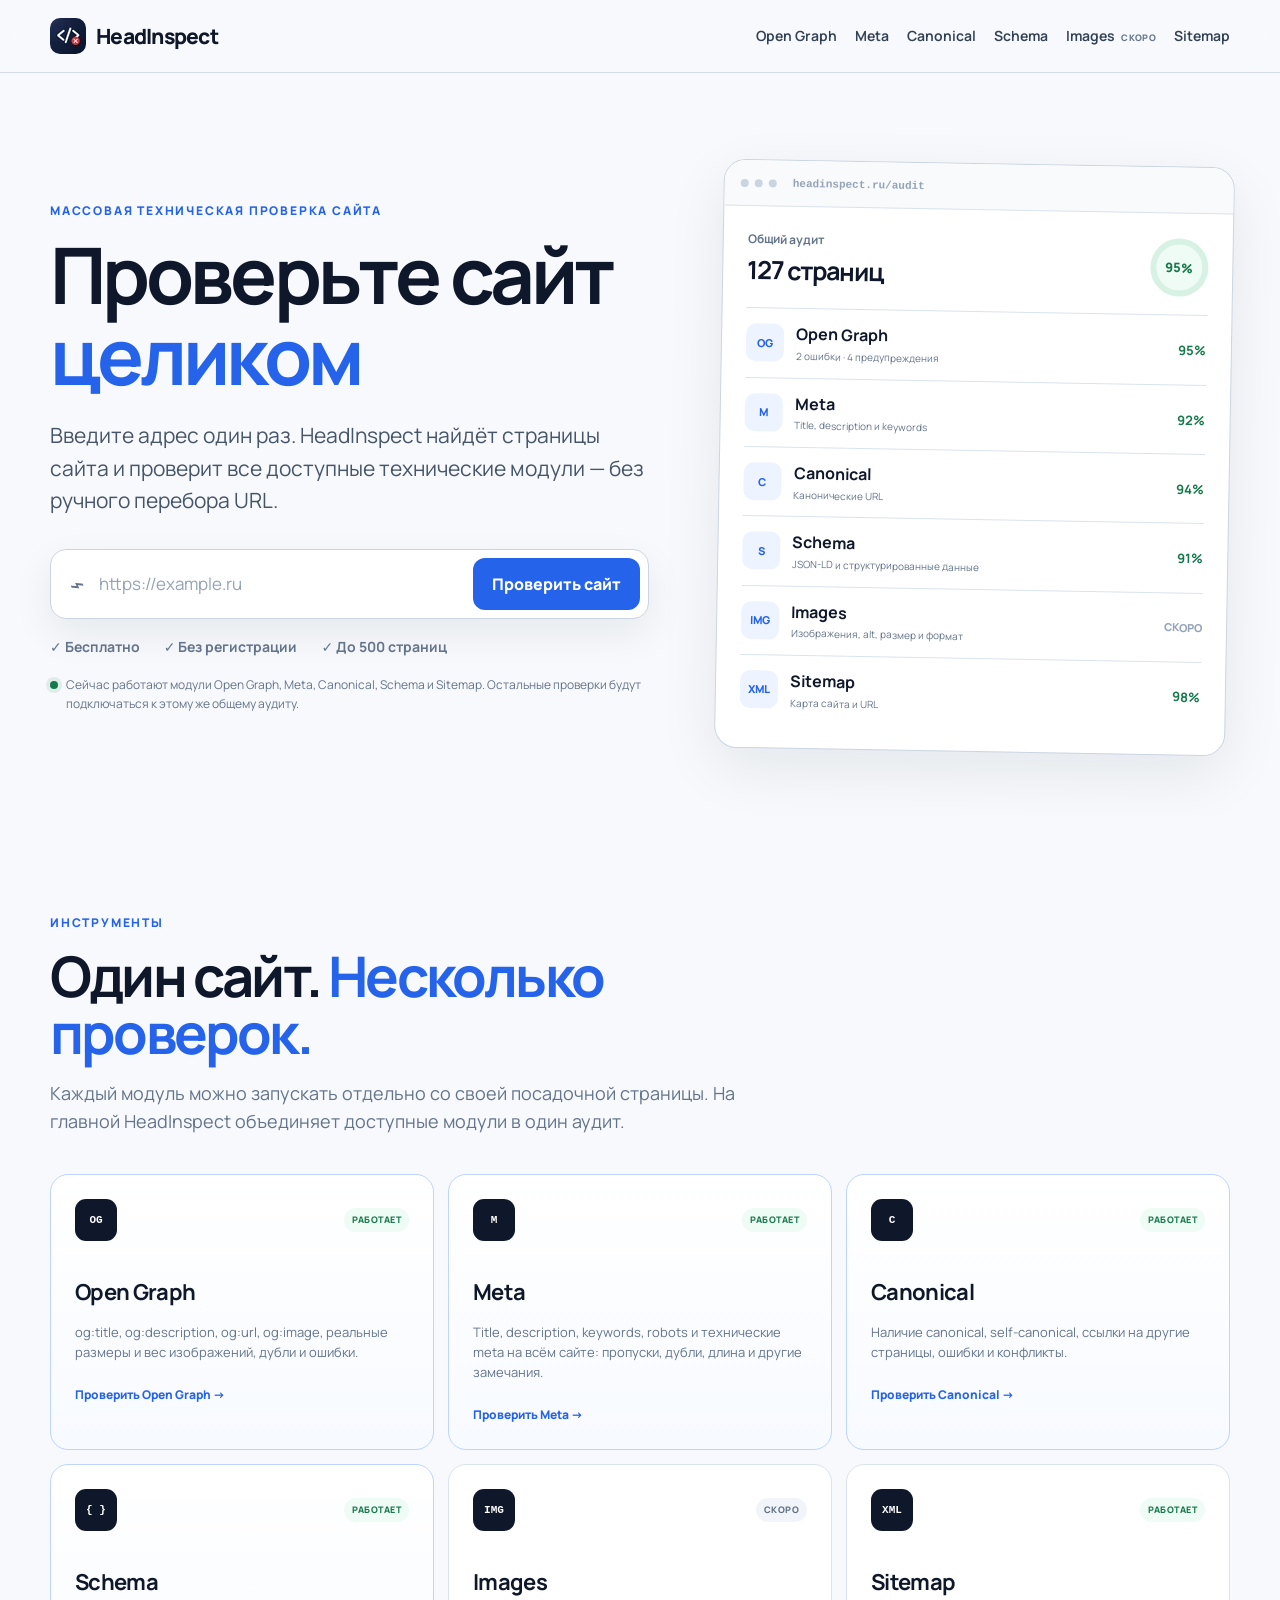
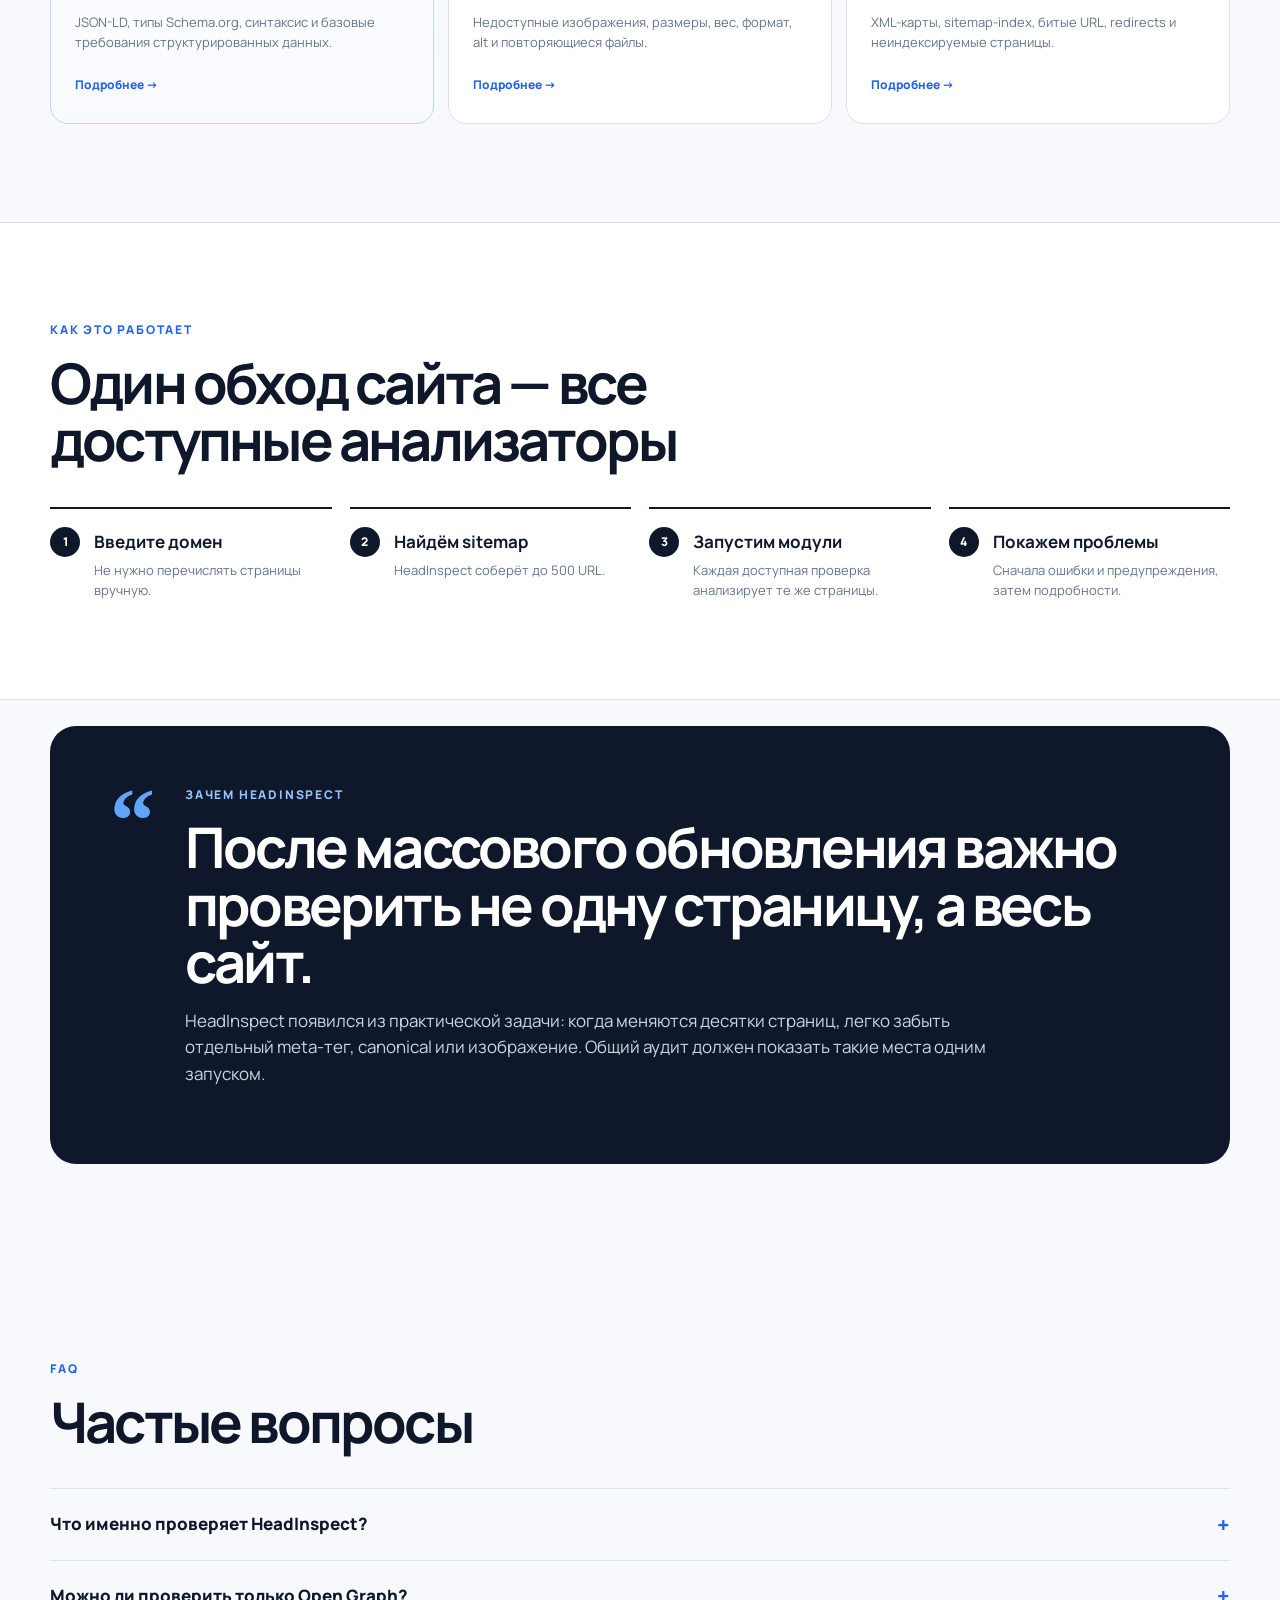
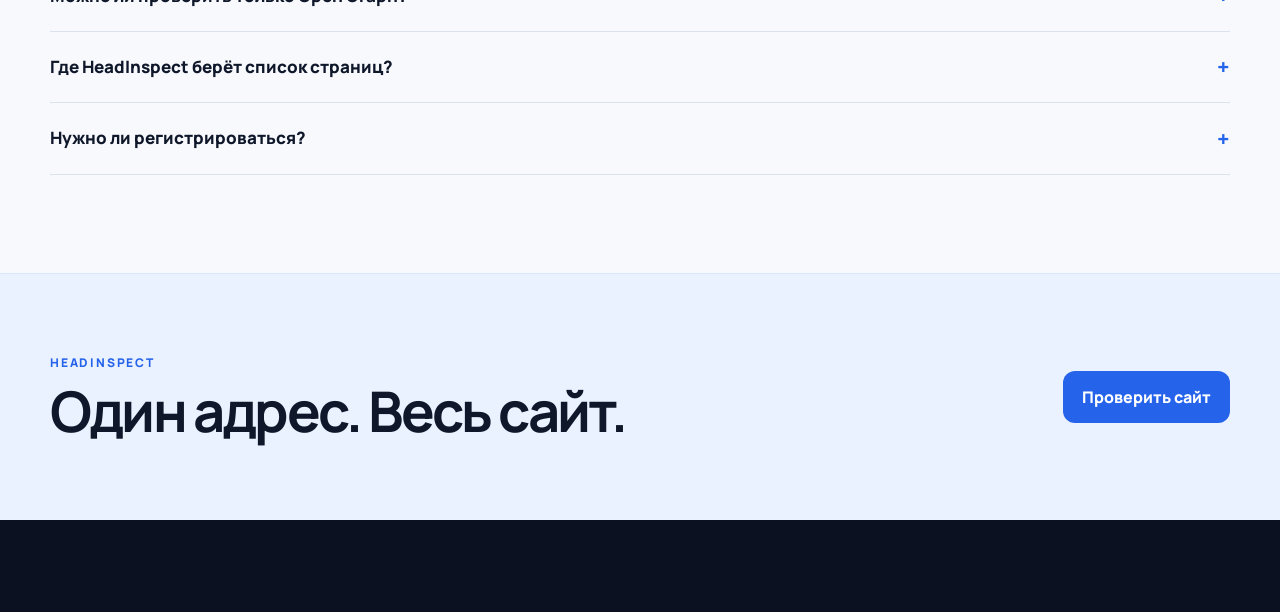
==== commit 2a0e2da8: "Update Canonical status on homepage" ====
--- a/site/index.html
+++ b/site/index.html
@@ -4,7 +4,7 @@
   <meta charset="utf-8">
   <meta name="viewport" content="width=device-width, initial-scale=1">
   <title>HeadInspect — массовая техническая проверка всего сайта</title>
-  <meta name="description" content="Проверьте до 500 страниц сайта за один аудит. HeadInspect массово проверяет Open Graph и Meta; Canonical, Schema, Images и Sitemap подключаются постепенно.">
+  <meta name="description" content="Проверьте до 500 страниц сайта за один аудит. HeadInspect массово проверяет Open Graph, Meta, Canonical, Schema и Sitemap; Images подключается постепенно.">
   <meta name="keywords" content="технический аудит сайта, проверка сайта, массовая проверка сайта, SEO аудит сайта, Open Graph, Meta теги, HeadInspect">
   <meta name="theme-color" content="#0f172a">
   <meta property="og:title" content="HeadInspect — массовая техническая проверка всего сайта">
@@ -115,7 +115,7 @@
         <p id="home-form-error" class="form-error" role="alert" hidden></p>
       </form>
       <div class="hero-meta"><span>✓ Бесплатно</span><span>✓ Без регистрации</span><span>✓ До 500 страниц</span></div>
-      <p class="availability-note"><span class="live-dot"></span> Сейчас работают модули Open Graph, Meta, Schema и Sitemap. Остальные проверки будут подключаться к этому же общему аудиту.</p>
+      <p class="availability-note"><span class="live-dot"></span> Сейчас работают модули Open Graph, Meta, Canonical, Schema и Sitemap. Остальные проверки будут подключаться к этому же общему аудиту.</p>
     </div>
     <aside class="hero-panel home-dashboard" aria-label="Как выглядит общий аудит">
       <div class="panel-toolbar"><div class="traffic-lights" aria-hidden="true"><i></i><i></i><i></i></div><span>headinspect.ru/audit</span></div>
@@ -123,7 +123,7 @@
         <div class="module-preview-head"><div><span class="mini-label">Общий аудит</span><strong>127 страниц</strong></div><span class="score">95%</span></div>
         <div class="module-preview-row live"><span class="tool-icon">OG</span><div><b>Open Graph</b><small>2 ошибки · 4 предупреждения</small></div><strong>95%</strong></div>
         <div class="module-preview-row live"><span class="tool-icon">M</span><div><b>Meta</b><small>Title, description и keywords</small></div><strong>92%</strong></div>
-        <div class="module-preview-row soon"><span class="tool-icon">C</span><div><b>Canonical</b><small>Канонические URL</small></div><em>Скоро</em></div>
+        <div class="module-preview-row live"><span class="tool-icon">C</span><div><b>Canonical</b><small>Канонические URL</small></div><strong>94%</strong></div>
         <div class="module-preview-row live"><span class="tool-icon">S</span><div><b>Schema</b><small>JSON-LD и структурированные данные</small></div><strong>91%</strong></div>
         <div class="module-preview-row soon"><span class="tool-icon">IMG</span><div><b>Images</b><small>Изображения, alt, размер и формат</small></div><em>Скоро</em></div>
         <div class="module-preview-row live"><span class="tool-icon">XML</span><div><b>Sitemap</b><small>Карта сайта и URL</small></div><strong>98%</strong></div>
@@ -149,7 +149,7 @@
     <div class="tool-grid">
       <a class="tool-card live" href="/open-graph/"><span class="tool-card-top"><span class="tool-code">OG</span><span class="tool-badge live">Работает</span></span><h3>Open Graph</h3><p>og:title, og:description, og:url, og:image, реальные размеры и вес изображений, дубли и ошибки.</p><span class="tool-link">Проверить Open Graph →</span></a>
       <a class="tool-card live" href="/meta/"><span class="tool-card-top"><span class="tool-code">M</span><span class="tool-badge live">Работает</span></span><h3>Meta</h3><p>Title, description, keywords, robots и технические meta на всём сайте: пропуски, дубли, длина и другие замечания.</p><span class="tool-link">Проверить Meta →</span></a>
-      <a class="tool-card" href="/canonical/"><span class="tool-card-top"><span class="tool-code">C</span></span><h3>Canonical</h3><p>Наличие canonical, self-canonical, ссылки на другие страницы, ошибки и конфликты.</p><span class="tool-link">Подробнее →</span></a>
+      <a class="tool-card live" href="/canonical/"><span class="tool-card-top"><span class="tool-code">C</span><span class="tool-badge live">Работает</span></span><h3>Canonical</h3><p>Наличие canonical, self-canonical, ссылки на другие страницы, ошибки и конфликты.</p><span class="tool-link">Проверить Canonical →</span></a>
       <a class="tool-card live" href="/schema/"><span class="tool-card-top"><span class="tool-code">{ }</span><span class="tool-badge live">Работает</span></span><h3>Schema</h3><p>JSON-LD, типы Schema.org, синтаксис и базовые требования структурированных данных.</p><span class="tool-link">Подробнее →</span></a>
       <a class="tool-card" href="/images/"><span class="tool-card-top"><span class="tool-code">IMG</span><span class="tool-badge">Скоро</span></span><h3>Images</h3><p>Недоступные изображения, размеры, вес, формат, alt и повторяющиеся файлы.</p><span class="tool-link">Подробнее →</span></a>
       <a class="tool-card" href="/sitemap/"><span class="tool-card-top"><span class="tool-code">XML</span><span class="tool-badge live">Работает</span></span><h3>Sitemap</h3><p>XML-карты, sitemap-index, битые URL, redirects и неиндексируемые страницы.</p><span class="tool-link">Подробнее →</span></a>
@@ -160,7 +160,7 @@
 
   <section class="story-section"><div class="shell story-card"><div class="story-mark">“</div><div><div class="section-kicker">ЗАЧЕМ HEADINSPECT</div><h2>После массового обновления важно проверить не одну страницу, а весь сайт.</h2><p>HeadInspect появился из практической задачи: когда меняются десятки страниц, легко забыть отдельный meta-тег, canonical или изображение. Общий аудит должен показать такие места одним запуском.</p></div></div></section>
 
-  <section id="faq" class="content-section"><div class="shell"><div class="section-intro narrow"><div class="section-kicker">FAQ</div><h2>Частые вопросы</h2></div><div class="faq-list"><details><summary>Что именно проверяет HeadInspect?</summary><p>HeadInspect строится как модульный технический аудитор. Сейчас работают массовые проверки Open Graph, Meta, Schema и Sitemap; Canonical и другие модули будут подключаться к общему аудиту постепенно.</p></details><details><summary>Можно ли проверить только Open Graph?</summary><p>Да. Open Graph и Meta уже можно запускать отдельно на специализированных страницах. Canonical и другие проверки будут подключаться постепенно.</p></details><details><summary>Где HeadInspect берёт список страниц?</summary><p>Сервис ищет robots.txt, затем sitemap и sitemap-index и собирает до 500 URL для одного аудита.</p></details><details><summary>Нужно ли регистрироваться?</summary><p>Нет. Первая версия HeadInspect задумана без регистрации и личного кабинета.</p></details></div></div></section>
+  <section id="faq" class="content-section"><div class="shell"><div class="section-intro narrow"><div class="section-kicker">FAQ</div><h2>Частые вопросы</h2></div><div class="faq-list"><details><summary>Что именно проверяет HeadInspect?</summary><p>HeadInspect строится как модульный технический аудитор. Сейчас работают массовые проверки Open Graph, Meta, Canonical, Schema и Sitemap; другие модули будут подключаться к общему аудиту постепенно.</p></details><details><summary>Можно ли проверить только Open Graph?</summary><p>Да. Open Graph, Meta и Canonical уже можно запускать отдельно на специализированных страницах. Другие проверки будут подключаться постепенно.</p></details><details><summary>Где HeadInspect берёт список страниц?</summary><p>Сервис ищет robots.txt, затем sitemap и sitemap-index и собирает до 500 URL для одного аудита.</p></details><details><summary>Нужно ли регистрироваться?</summary><p>Нет. Первая версия HeadInspect задумана без регистрации и личного кабинета.</p></details></div></div></section>
 
   <section class="bottom-cta"><div class="shell bottom-cta-inner"><div><div class="section-kicker">HEADINSPECT</div><h2>Один адрес. Весь сайт.</h2></div><a class="primary-btn link-btn" href="#top">Проверить сайт</a></div></section>
 </main>
--- a/site/styles.css
+++ b/site/styles.css
@@ -669,6 +669,53 @@
 
 .detail-actions { display: flex; flex-wrap: wrap; gap: 12px; margin-top: 18px; }
 .detail-actions a { color: var(--accent); font-weight: 800; font-size: 13px; }
+
+/* "Найденные объекты" - contents of the page's Schema.org (JSON-LD) objects,
+   shown under the existing counters. Reuses the same meta-list/meta-value
+   look so it reads as part of the same card, with no new icons/decoration. */
+.schema-objects { display: grid; gap: 12px; margin-top: 16px; }
+.schema-objects:empty { display: none; margin-top: 0; }
+.schema-objects-title {
+  color: var(--muted);
+  font-size: 12px;
+  font-weight: 800;
+  text-transform: uppercase;
+  letter-spacing: .02em;
+}
+.schema-object {
+  border: 1px solid var(--line);
+  border-radius: 12px;
+  padding: 12px 14px;
+  background: var(--surface-2);
+}
+.schema-object-type {
+  color: var(--ink);
+  font-size: 13px;
+  font-weight: 800;
+  margin-bottom: 8px;
+  word-break: break-word;
+}
+details.schema-object > summary.schema-object-type {
+  cursor: pointer;
+  margin-bottom: 0;
+  list-style-position: inside;
+}
+details.schema-object[open] > summary.schema-object-type { margin-bottom: 8px; }
+.schema-nested {
+  margin-top: 4px;
+  padding-left: 12px;
+  border-left: 2px solid var(--line);
+}
+.schema-nested-type {
+  color: var(--muted);
+  font-size: 12px;
+  font-weight: 800;
+  margin-bottom: 4px;
+  word-break: break-word;
+}
+.schema-array { display: grid; gap: 4px; }
+.schema-array-item { min-width: 0; }
+.schema-object-note { margin-top: 6px; }
 
 .preview-box {
   border: 1px solid var(--line);
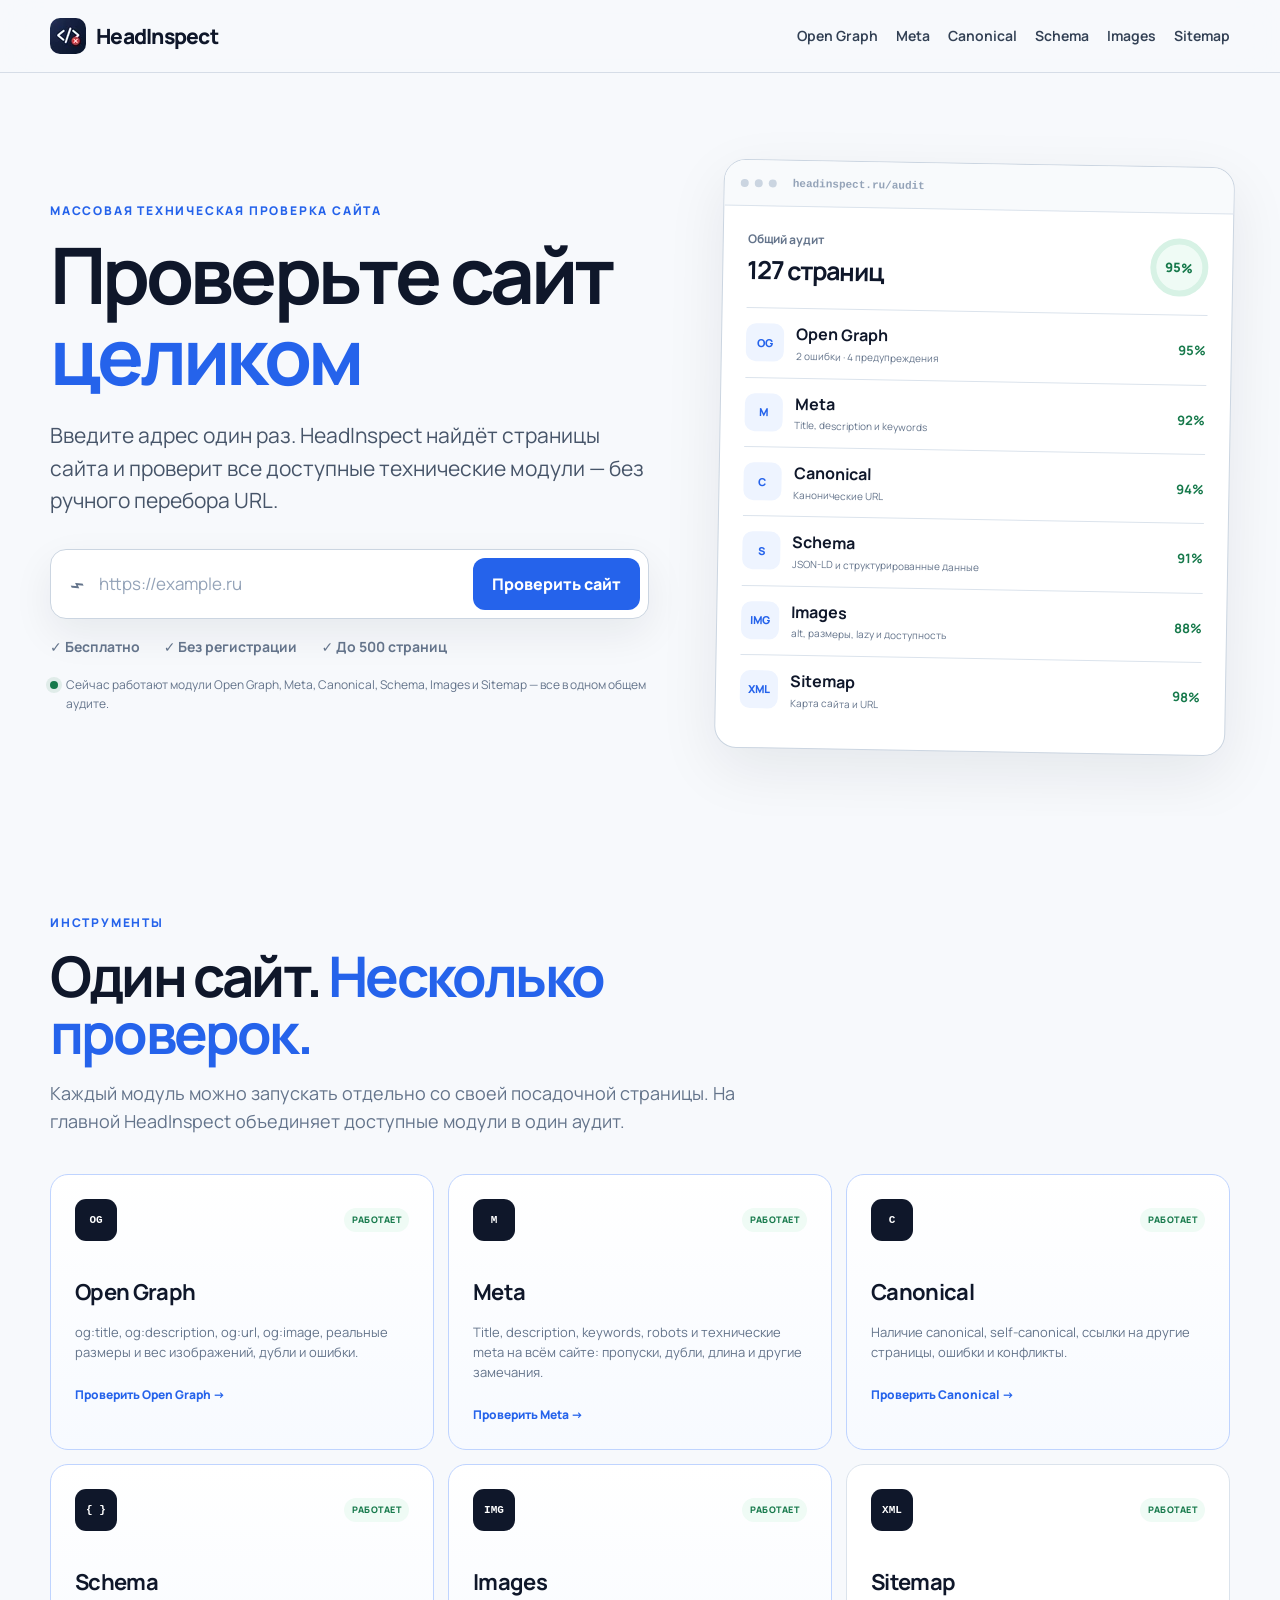
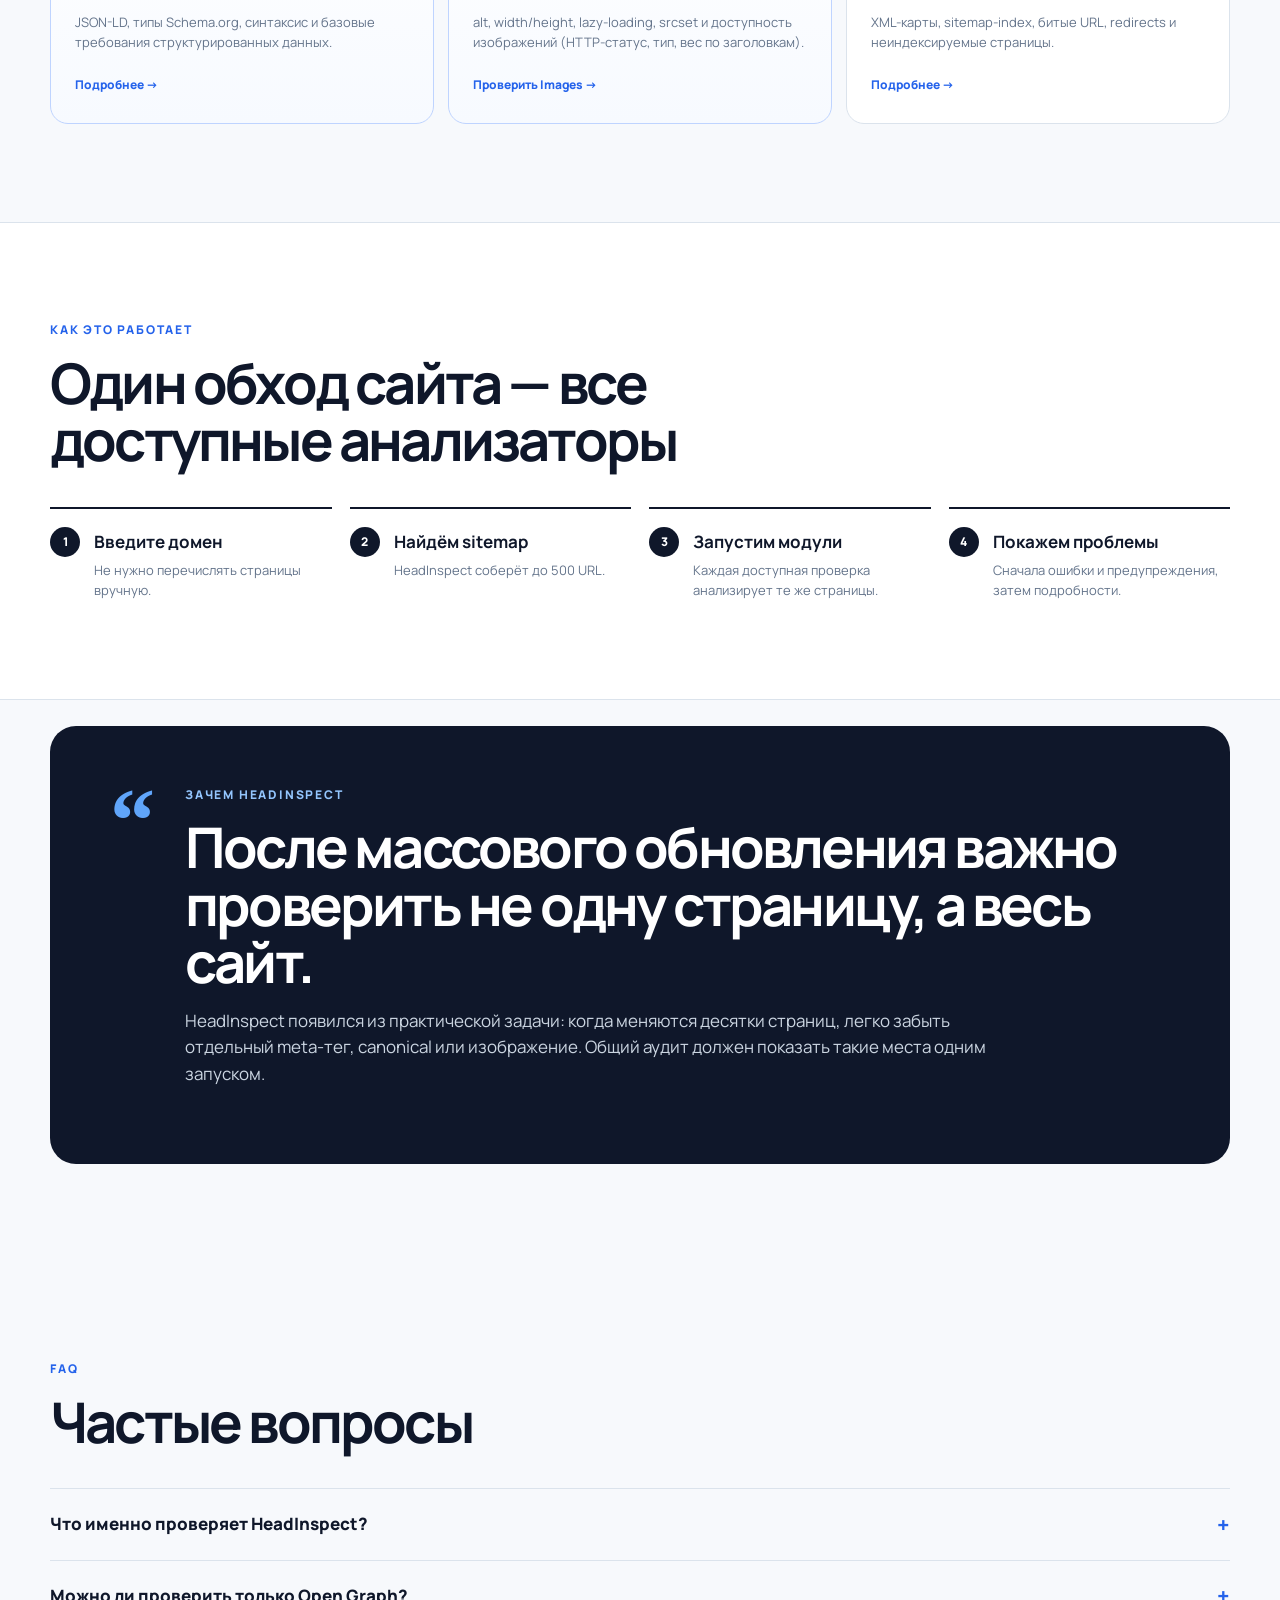
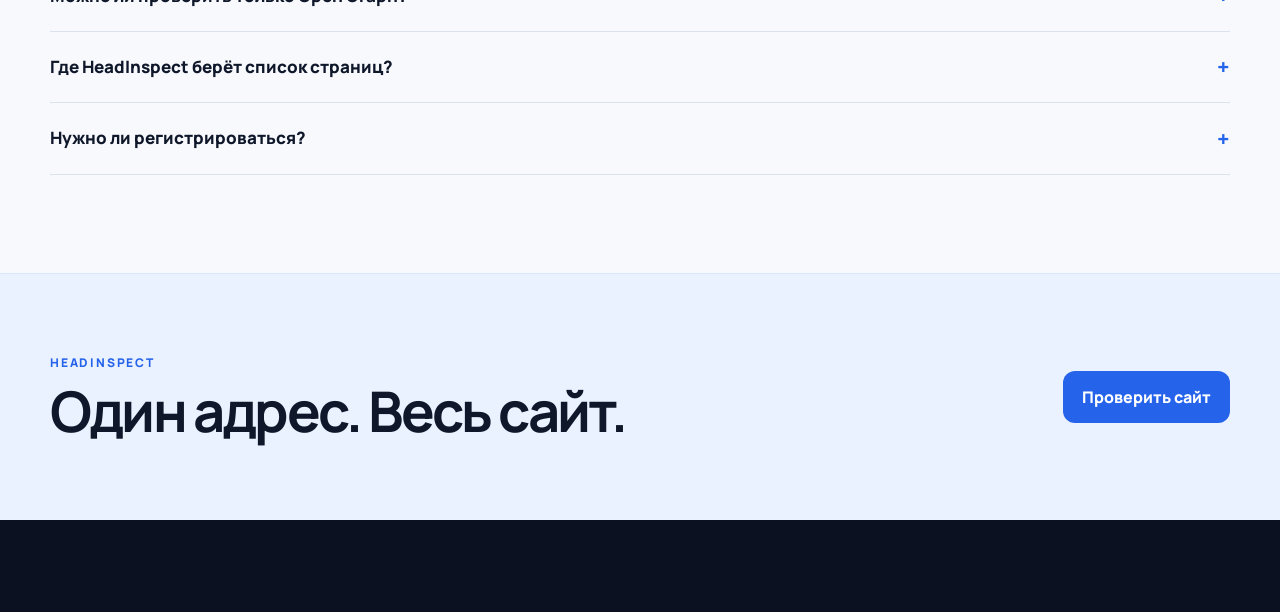
==== commit 31572cf4: "Add Images audit and Excel export" ====
--- a/site/index.html
+++ b/site/index.html
@@ -8,7 +8,7 @@
   <meta name="keywords" content="технический аудит сайта, проверка сайта, массовая проверка сайта, SEO аудит сайта, Open Graph, Meta теги, HeadInspect">
   <meta name="theme-color" content="#0f172a">
   <meta property="og:title" content="HeadInspect — массовая техническая проверка всего сайта">
-  <meta property="og:description" content="Один адрес — до 500 страниц. Массовая проверка Open Graph и Meta с единым аудитом сайта.">
+  <meta property="og:description" content="Один адрес — до 500 страниц. Массовая проверка Open Graph, Meta, Canonical, Schema и Sitemap в одном аудите сайта.">  
   <meta property="og:type" content="website">
   <meta property="og:url" content="https://headinspect.ru/">
   <meta property="og:site_name" content="HeadInspect">
@@ -55,7 +55,7 @@
       "@id": "https://headinspect.ru/#webpage",
       "url": "https://headinspect.ru/",
       "name": "HeadInspect — массовая техническая проверка всего сайта",
-      "description": "HeadInspect помогает массово проверять технические данные страниц сайта: Open Graph, Meta и Schema.org.",
+      "description": "HeadInspect помогает массово проверять технические данные страниц сайта: Open Graph, Meta, Canonical, Schema.org и Sitemap.",
       "inLanguage": "ru-RU",
       "isPartOf": {
         "@id": "https://headinspect.ru/#website"
@@ -99,7 +99,7 @@
         <a href="/meta/">Meta</a>
         <a href="/canonical/">Canonical</a>
         <a href="/schema/">Schema</a>
-        <a href="/images/">Images <span class="nav-soon">скоро</span></a>
+        <a href="/images/">Images</a>
         <a href="/sitemap/">Sitemap</a>
       </nav>
 </div></header>
@@ -115,7 +115,7 @@
         <p id="home-form-error" class="form-error" role="alert" hidden></p>
       </form>
       <div class="hero-meta"><span>✓ Бесплатно</span><span>✓ Без регистрации</span><span>✓ До 500 страниц</span></div>
-      <p class="availability-note"><span class="live-dot"></span> Сейчас работают модули Open Graph, Meta, Canonical, Schema и Sitemap. Остальные проверки будут подключаться к этому же общему аудиту.</p>
+      <p class="availability-note"><span class="live-dot"></span> Сейчас работают модули Open Graph, Meta, Canonical, Schema, Images и Sitemap — все в одном общем аудите.</p>
     </div>
     <aside class="hero-panel home-dashboard" aria-label="Как выглядит общий аудит">
       <div class="panel-toolbar"><div class="traffic-lights" aria-hidden="true"><i></i><i></i><i></i></div><span>headinspect.ru/audit</span></div>
@@ -125,21 +125,21 @@
         <div class="module-preview-row live"><span class="tool-icon">M</span><div><b>Meta</b><small>Title, description и keywords</small></div><strong>92%</strong></div>
         <div class="module-preview-row live"><span class="tool-icon">C</span><div><b>Canonical</b><small>Канонические URL</small></div><strong>94%</strong></div>
         <div class="module-preview-row live"><span class="tool-icon">S</span><div><b>Schema</b><small>JSON-LD и структурированные данные</small></div><strong>91%</strong></div>
-        <div class="module-preview-row soon"><span class="tool-icon">IMG</span><div><b>Images</b><small>Изображения, alt, размер и формат</small></div><em>Скоро</em></div>
+        <div class="module-preview-row live"><span class="tool-icon">IMG</span><div><b>Images</b><small>alt, размеры, lazy и доступность</small></div><strong>88%</strong></div>
         <div class="module-preview-row live"><span class="tool-icon">XML</span><div><b>Sitemap</b><small>Карта сайта и URL</small></div><strong>98%</strong></div>
       </div>
     </aside>
   </div></section>
 
   <section id="home-audit-workspace" class="audit-workspace" hidden><div class="shell">
-    <div id="home-progress-card" class="progress-card"><div class="section-kicker">ОБЩИЙ АУДИТ</div><div class="progress-heading"><div><h2>Проверяем <span id="home-audit-host">example.ru</span></h2><p>Находим карту сайта и готовим данные для всех доступных модулей.</p></div><strong id="home-progress-percent">0%</strong></div><div class="progress-track"><div id="home-progress-bar" class="progress-bar"></div></div><div class="progress-steps"><div class="step" data-home-step="site"><span>○</span> Сайт доступен</div><div class="step" data-home-step="robots"><span>○</span> robots.txt</div><div class="step" data-home-step="sitemap"><span>○</span> sitemap</div><div class="step" data-home-step="urls"><span>○</span> найдено <b id="home-found-count">0</b> страниц</div><div class="step" data-home-step="scan"><span>○</span> проверено <b id="home-checked-count">0</b> из <b id="home-total-count">0</b></div></div></div>
-    <div id="home-results-card" class="results-card home-results-card" hidden><div class="results-head"><div><div class="section-kicker">РЕЗУЛЬТАТ</div><h2>Общий аудит завершён</h2><p><strong id="home-result-total">0</strong> страниц проверено</p></div><button id="home-restart-btn" class="ghost-btn" type="button">Проверить заново</button></div>
+    <div id="home-progress-card" class="progress-card"><div class="section-kicker">ОБЩИЙ АУДИТ</div><div class="progress-queued"><h2>Проверка ожидает своей очереди</h2><p>Она начнётся автоматически.</p></div><div class="progress-heading"><div><h2>Проверяем <span id="home-audit-host">example.ru</span></h2><p>Находим карту сайта и готовим данные для всех доступных модулей.</p></div><strong id="home-progress-percent">0%</strong></div><div class="progress-track"><div id="home-progress-bar" class="progress-bar"></div></div><div class="progress-steps"><div class="step" data-home-step="site"><span>○</span> Сайт доступен</div><div class="step" data-home-step="robots"><span>○</span> robots.txt</div><div class="step" data-home-step="sitemap"><span>○</span> sitemap</div><div class="step" data-home-step="urls"><span>○</span> найдено <b id="home-found-count">0</b> страниц</div><div class="step" data-home-step="scan"><span>○</span> проверено <b id="home-checked-count">0</b> из <b id="home-total-count">0</b></div></div><p class="progress-hint">Проверка больших сайтов может занять несколько минут. Сервис продолжает работать.</p></div>
+    <div id="home-results-card" class="results-card home-results-card" hidden><div class="results-head"><div><div class="section-kicker">РЕЗУЛЬТАТ</div><h2>Общий аудит завершён</h2><p><strong id="home-result-total">0</strong> страниц проверено</p></div><div class="results-actions"><button id="home-download-btn" class="secondary-btn" type="button" title="Скачать отчёт в Excel">Скачать Excel</button><button id="home-restart-btn" class="ghost-btn" type="button">Проверить заново</button></div></div>
       <div class="audit-modules">
         <article class="audit-module active" data-module="open-graph"><button class="audit-module-head" type="button" aria-expanded="true"><span class="module-status error"></span><span class="module-name"><b>Open Graph</b><small>Социальные карточки и OG images</small></span><span class="module-counts"><strong>8 ошибок</strong><small>27 предупреждений</small></span><span class="module-arrow">⌃</span></button><div class="audit-module-body"><p>Open Graph — первый работающий модуль HeadInspect. Подробный список проблем открывается на специализированной странице.</p><a class="primary-btn link-btn compact-btn" href="/open-graph/">Открыть Open Graph-аудит</a></div></article>
         <article class="audit-module active" data-module="meta"><button class="audit-module-head" type="button" aria-expanded="false"><span class="module-status warning"></span><span class="module-name"><b>Meta</b><small>Title, description, keywords и технические meta</small></span><span class="module-counts"><strong>0 ошибок</strong><small>0 предупреждений</small></span><span class="module-arrow">⌄</span></button><div class="audit-module-body" hidden><p>Meta проверяется в том же обходе сайта. Подробный список проблем открывается на специализированной странице.</p><a class="primary-btn link-btn compact-btn" href="/meta/">Открыть подробный Meta-аудит</a></div></article>
         <article class="audit-module active" data-module="canonical"><button class="audit-module-head" type="button" aria-expanded="false"><span class="module-status success"></span><span class="module-name"><b>Canonical</b><small>Канонические URL и конфликты</small></span><span class="module-counts"><strong class="module-ok">Ошибок нет</strong><small>Предупреждений нет</small></span><span class="module-arrow">⌄</span></button><div class="audit-module-body" hidden><p>Canonical проверяется в том же обходе сайта. Подробный список canonical, конфликтов, цепочек и циклов открывается на специализированной странице.</p><a class="primary-btn link-btn compact-btn" href="/canonical/">Открыть подробный Canonical-аудит</a></div></article>
         <article class="audit-module active" data-module="schema"><button class="audit-module-head" type="button" aria-expanded="false"><span class="module-status success"></span><span class="module-name"><b>Schema</b><small>Структурированные данные</small></span><span class="module-counts"><strong class="module-ok">Ошибок нет</strong><small>Предупреждений нет</small></span><span class="module-arrow">⌄</span></button><div class="audit-module-body" hidden><p>Schema.org проверяется в том же обходе сайта. Подробный список JSON-LD, типов и проблем открывается на специализированной странице.</p><a class="primary-btn link-btn compact-btn" href="/schema/">Открыть подробный Schema-аудит</a></div></article>
-        <article class="audit-module coming"><div class="audit-module-head"><span class="module-status soon"></span><span class="module-name"><b>Images</b><small>Изображения, alt, размер и формат</small></span><span class="module-counts"><em>Скоро</em></span></div></article>
+        <article class="audit-module active" data-module="images"><button class="audit-module-head" type="button" aria-expanded="false"><span class="module-status success"></span><span class="module-name"><b>Images</b><small>alt, размеры, lazy, srcset и доступность</small></span><span class="module-counts"><strong class="module-ok">Ошибок нет</strong><small>Предупреждений нет</small></span><span class="module-arrow">⌄</span></button><div class="audit-module-body" hidden><p>Images проверяется в том же обходе сайта. Подробный список изображений и проблем открывается на специализированной странице.</p><a class="primary-btn link-btn compact-btn" href="/images/">Открыть подробный Images-аудит</a></div></article>
         <article class="audit-module active" data-module="sitemap"><button class="audit-module-head" type="button" aria-expanded="false"><span class="module-status success"></span><span class="module-name"><b>Sitemap</b><small>Карта сайта и URL</small></span><span class="module-counts"><strong class="module-ok">Ошибок нет</strong><small>Предупреждений нет</small></span><span class="module-arrow">⌄</span></button><div class="audit-module-body" hidden><p>Sitemap проверяется в том же обходе сайта. Подробный список URL и проблем открывается на специализированной странице.</p><a class="primary-btn link-btn compact-btn" href="/sitemap/">Открыть подробный Sitemap-аудит</a></div></article>
       </div>
     </div>
@@ -151,7 +151,7 @@
       <a class="tool-card live" href="/meta/"><span class="tool-card-top"><span class="tool-code">M</span><span class="tool-badge live">Работает</span></span><h3>Meta</h3><p>Title, description, keywords, robots и технические meta на всём сайте: пропуски, дубли, длина и другие замечания.</p><span class="tool-link">Проверить Meta →</span></a>
       <a class="tool-card live" href="/canonical/"><span class="tool-card-top"><span class="tool-code">C</span><span class="tool-badge live">Работает</span></span><h3>Canonical</h3><p>Наличие canonical, self-canonical, ссылки на другие страницы, ошибки и конфликты.</p><span class="tool-link">Проверить Canonical →</span></a>
       <a class="tool-card live" href="/schema/"><span class="tool-card-top"><span class="tool-code">{ }</span><span class="tool-badge live">Работает</span></span><h3>Schema</h3><p>JSON-LD, типы Schema.org, синтаксис и базовые требования структурированных данных.</p><span class="tool-link">Подробнее →</span></a>
-      <a class="tool-card" href="/images/"><span class="tool-card-top"><span class="tool-code">IMG</span><span class="tool-badge">Скоро</span></span><h3>Images</h3><p>Недоступные изображения, размеры, вес, формат, alt и повторяющиеся файлы.</p><span class="tool-link">Подробнее →</span></a>
+      <a class="tool-card live" href="/images/"><span class="tool-card-top"><span class="tool-code">IMG</span><span class="tool-badge live">Работает</span></span><h3>Images</h3><p>alt, width/height, lazy-loading, srcset и доступность изображений (HTTP-статус, тип, вес по заголовкам).</p><span class="tool-link">Проверить Images →</span></a>
       <a class="tool-card" href="/sitemap/"><span class="tool-card-top"><span class="tool-code">XML</span><span class="tool-badge live">Работает</span></span><h3>Sitemap</h3><p>XML-карты, sitemap-index, битые URL, redirects и неиндексируемые страницы.</p><span class="tool-link">Подробнее →</span></a>
     </div>
   </div></section>
--- a/site/styles.css
+++ b/site/styles.css
@@ -417,6 +417,31 @@
   background: #eff6ff;
   border-color: #bfdbfe;
 }
+
+/* Neutral reassurance shown only while an audit is in progress: the whole
+   #home-progress-card is hidden on completion, so this hides with it. Uses the
+   muted token, so it follows the dark theme automatically. */
+.progress-hint {
+  margin: 18px 0 0;
+  color: var(--muted);
+  font-size: 13px;
+  line-height: 1.5;
+}
+
+/* Queue-waiting state: shown only while the job has not yet acquired the single
+   execution slot (status === "queued"). home.js toggles .is-queued on the card;
+   this swaps the normal heading/track/steps/minutes-hint for a short notice.
+   Uses the same tokens/type scale as the normal heading, so it matches the
+   progress-card style on desktop, mobile and in the dark theme. */
+.progress-queued { display: none; }
+.progress-queued h2 { font-size: clamp(30px, 4vw, 42px); }
+.progress-queued p { margin: 8px 0 0; color: var(--muted); }
+
+.progress-card.is-queued .progress-heading,
+.progress-card.is-queued .progress-track,
+.progress-card.is-queued .progress-steps,
+.progress-card.is-queued .progress-hint { display: none; }
+.progress-card.is-queued .progress-queued { display: block; }
 
 .results-head { align-items: center; }
 .results-actions { display: flex; flex-wrap: wrap; gap: 10px; }
